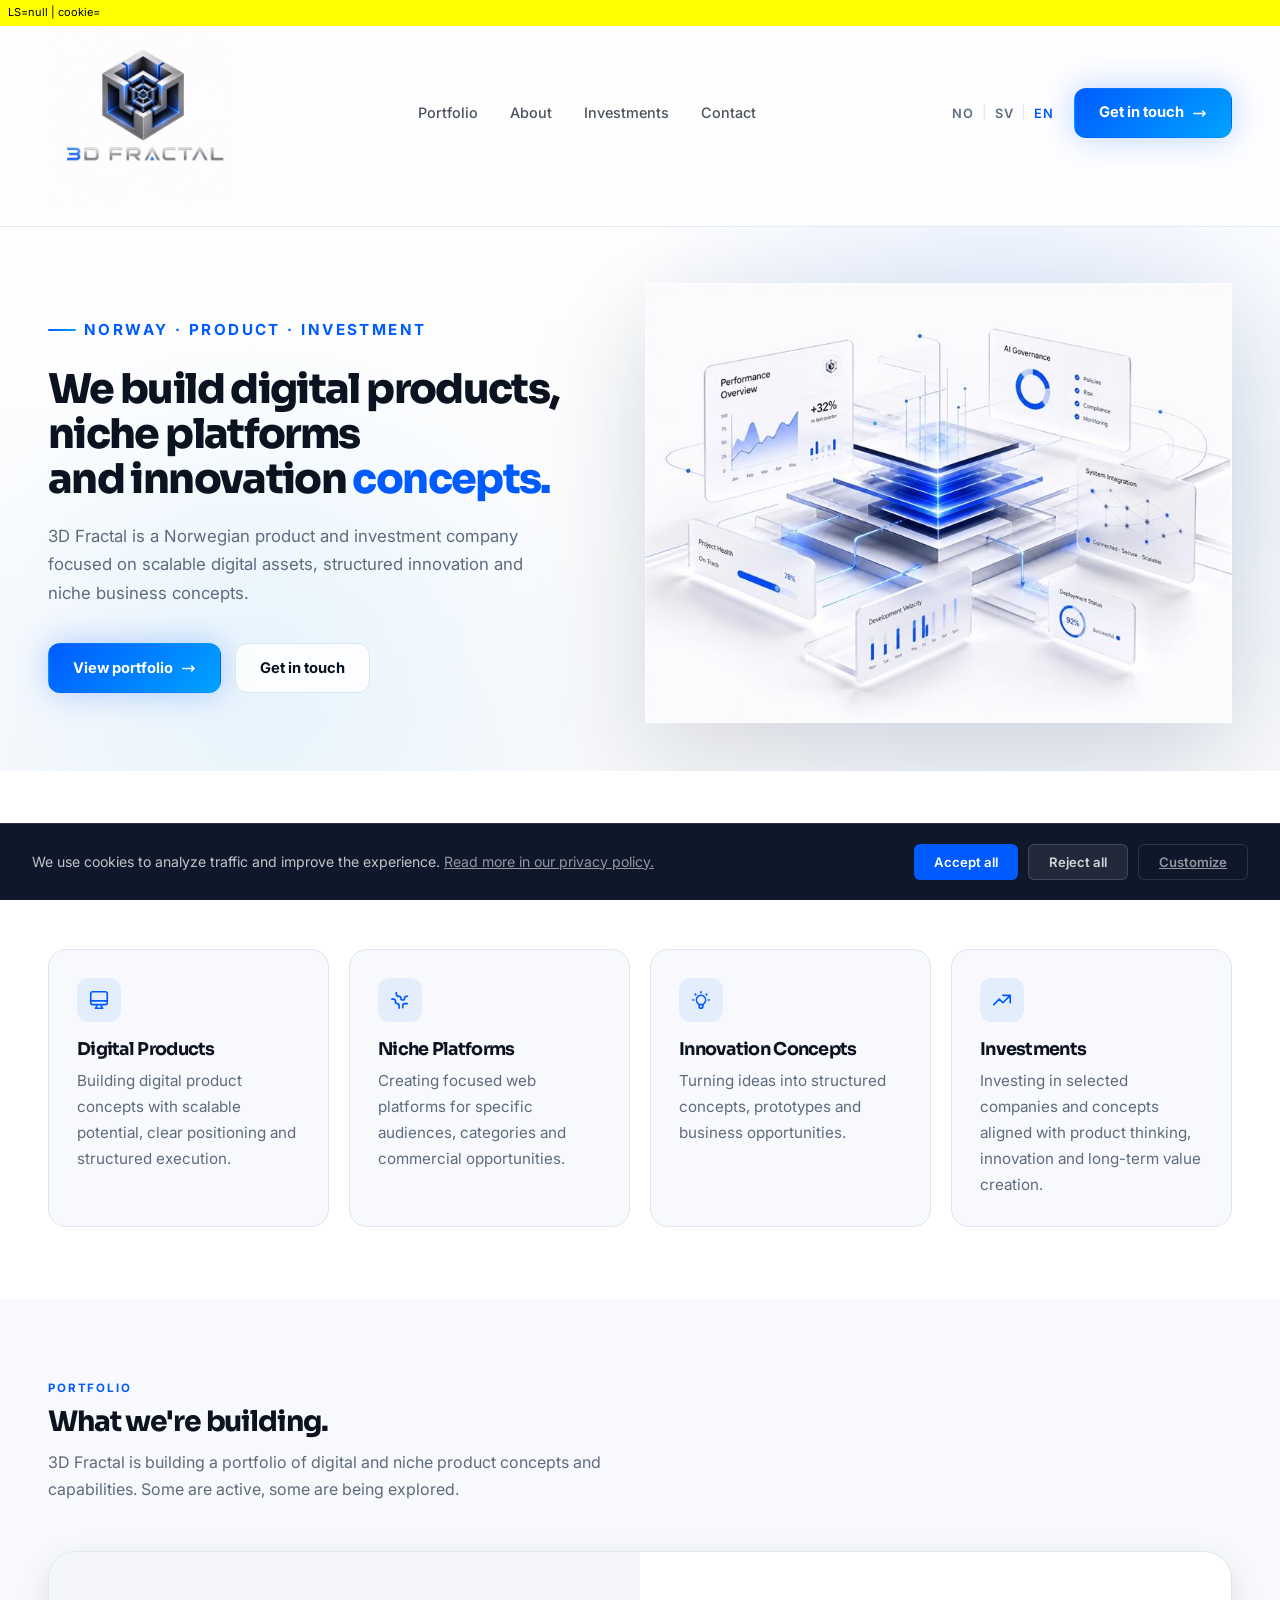
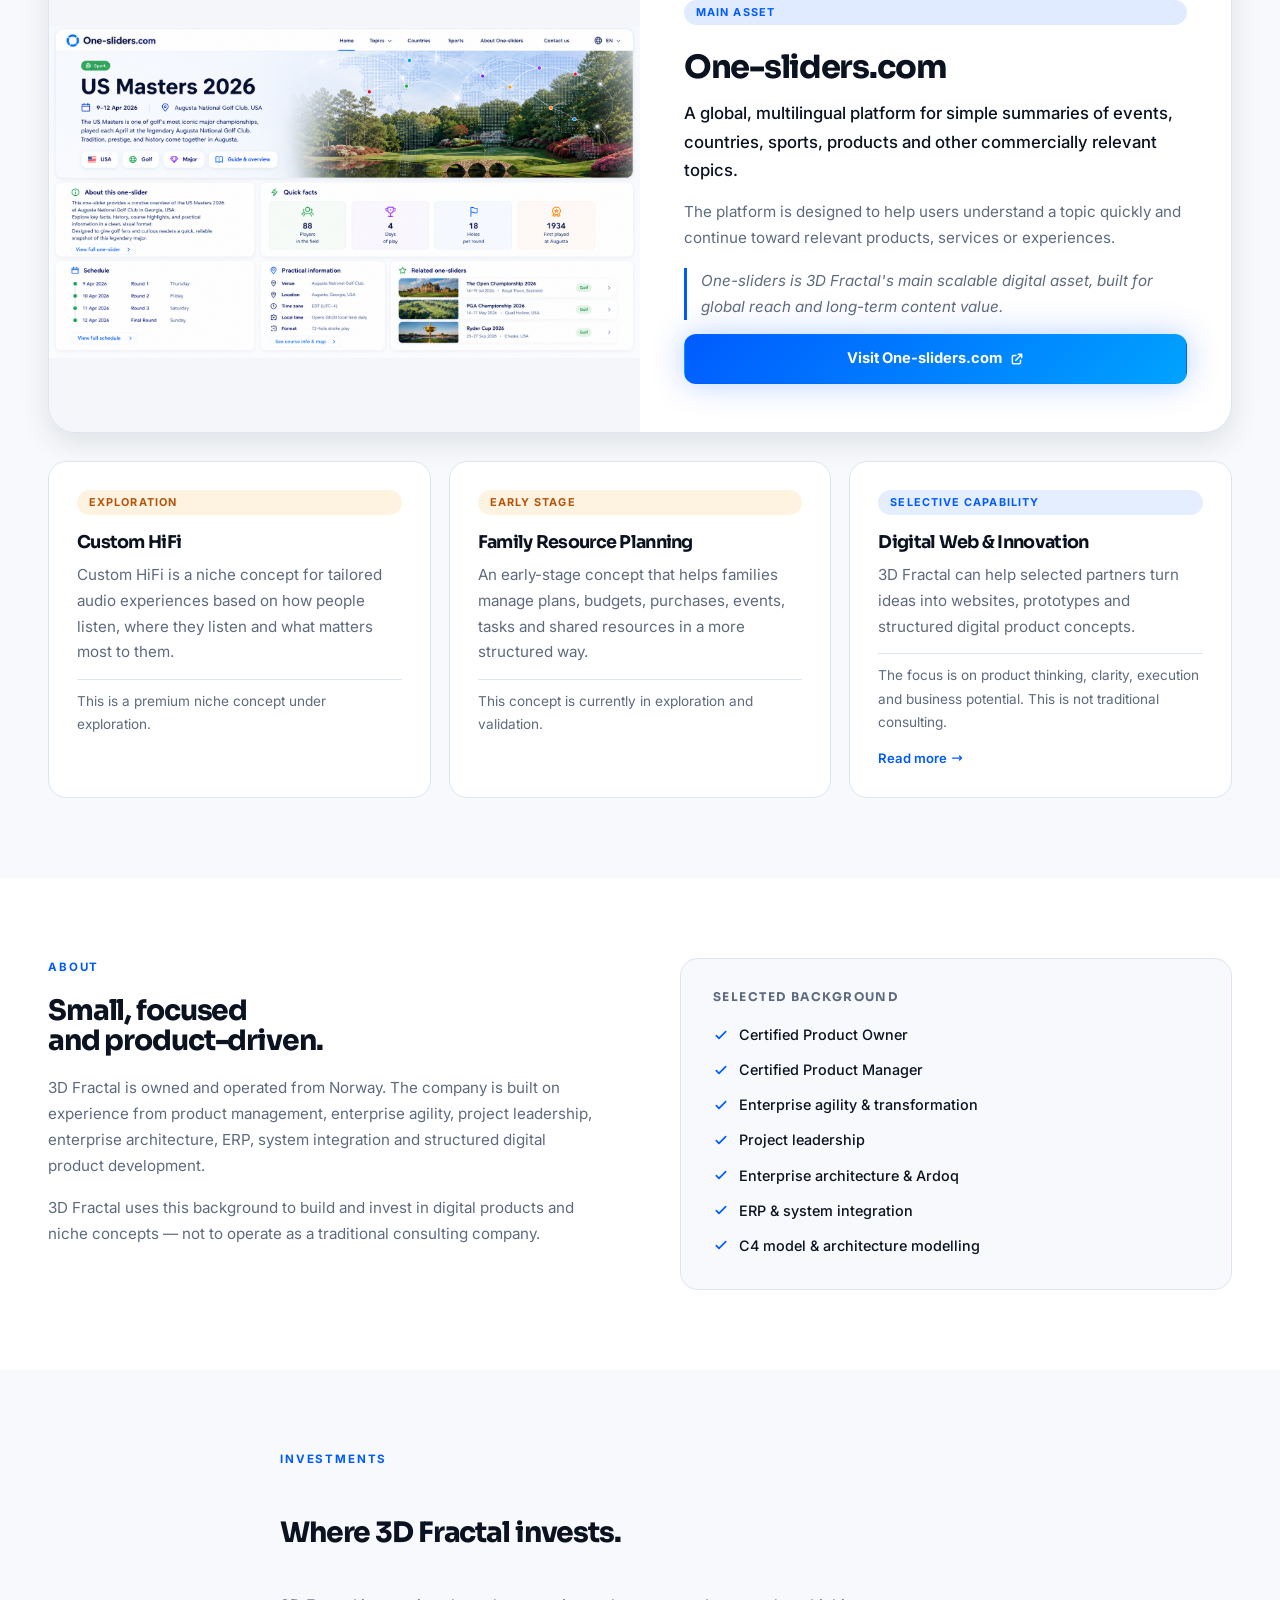
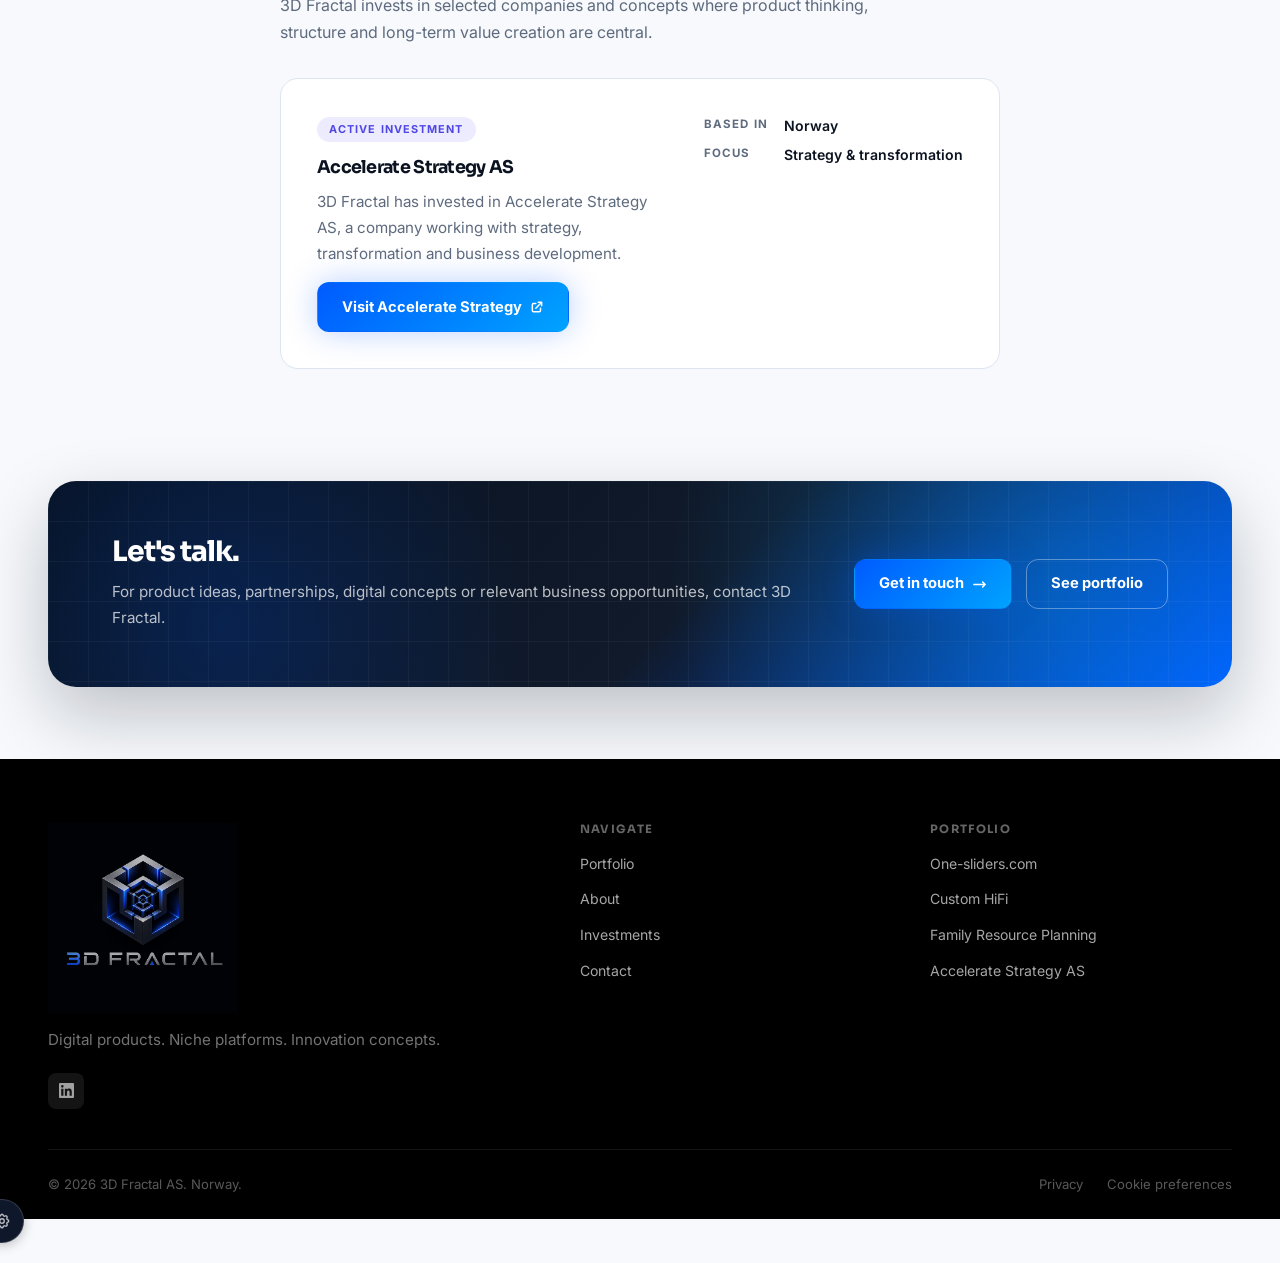
==== index.html @ 626ceafe "Debug: add visible storage state bar + cache bust script" ====
<!DOCTYPE html>
<html lang="no" data-lang="no">
<head>
  <!-- Google tag (gtag.js) — Consent Mode v2 -->
  <script>
    window.dataLayer = window.dataLayer || [];
    function gtag(){dataLayer.push(arguments);}
    gtag('consent', 'default', {
      analytics_storage:  'denied',
      ad_storage:         'denied',
      ad_user_data:       'denied',
      ad_personalization: 'denied',
      wait_for_update:    500
    });
    try {
      var _sv = JSON.parse(localStorage.getItem('3df-consent'));
      if (_sv) gtag('consent', 'update', {
        analytics_storage:  _sv.analytics ? 'granted' : 'denied',
        ad_storage:         'denied',
        ad_user_data:       'denied',
        ad_personalization: 'denied'
      });
    } catch(e) {}
  </script>
  <script async src="https://www.googletagmanager.com/gtag/js?id=G-PKXDRMNHRP"></script>
  <script>
    gtag('js', new Date());
    gtag('config', 'G-PKXDRMNHRP');
  </script>
  <meta charset="UTF-8" />
  <meta name="viewport" content="width=device-width, initial-scale=1.0" />
  <title>3D Fractal — Digitale produkter, nisjeplattformer og innovasjon</title>
  <meta name="description" content="3D Fractal bygger og investerer i digitale produkter, nisjeplattformer og innovasjonskonsepter med fokus på skalerbare digitale eiendeler og langsiktig verdi." />
  <meta name="keywords" content="3D Fractal, 3dfractal, digitale produkter, nisjeplattformer, innovasjon, investering, produktutvikling, digitale eiendeler, One-sliders, Custom HiFi, Family Resource Planning" />
  <meta name="robots" content="index, follow" />
  <link rel="canonical" href="https://3dfractal.no/" />
  <link rel="alternate" hreflang="no" href="https://3dfractal.no/" />
  <link rel="alternate" hreflang="sv" href="https://3dfractal.no/?lang=sv" />
  <link rel="alternate" hreflang="en" href="https://3dfractal.no/?lang=en" />
  <link rel="alternate" hreflang="x-default" href="https://3dfractal.no/" />
  <!-- Open Graph -->
  <meta property="og:type" content="website" />
  <meta property="og:locale" content="nb_NO" />
  <meta property="og:site_name" content="3D Fractal" />
  <meta property="og:url" content="https://3dfractal.no/" />
  <meta property="og:title" content="3D Fractal — Digitale produkter, nisjeplattformer og innovasjon" />
  <meta property="og:description" content="3D Fractal bygger og investerer i digitale produkter, nisjeplattformer og innovasjonskonsepter med fokus på skalerbare digitale eiendeler og langsiktig verdi." />
  <meta property="og:image" content="https://3dfractal.no/images/hero-dashboard.jpg" />
  <!-- Twitter -->
  <meta name="twitter:card" content="summary_large_image" />
  <meta name="twitter:title" content="3D Fractal — Digitale produkter, nisjeplattformer og innovasjon" />
  <meta name="twitter:description" content="3D Fractal bygger og investerer i digitale produkter, nisjeplattformer og innovasjonskonsepter med fokus på skalerbare digitale eiendeler og langsiktig verdi." />
  <meta name="twitter:image" content="https://3dfractal.no/images/hero-dashboard.jpg" />
  <script>
    /* Runs before anything renders — sets data-lang so CSS hides wrong languages immediately */
    (function () {
      var saved = localStorage.getItem('3df-lang');
      if (saved) {
        document.documentElement.setAttribute('data-lang', saved);
        return;
      }
      var bl = (navigator.language || navigator.userLanguage || 'en').toLowerCase();
      var lang = 'en';
      if (bl === 'no' || bl.slice(0,3) === 'nb-' || bl.slice(0,3) === 'nn-' || bl.slice(0,2) === 'no') lang = 'no';
      else if (bl.slice(0,2) === 'sv') lang = 'sv';
      document.documentElement.setAttribute('data-lang', lang);
    })();
  </script>
  <link rel="icon" href="icons/favicon.ico" sizes="any">
  <link rel="icon" href="icons/favicon.svg" type="image/svg+xml">
  <link rel="apple-touch-icon" href="icons/apple-touch-icon.png">
  <link rel="manifest" href="icons/site.webmanifest">
  <meta name="theme-color" content="#0f172a">
  <script type="application/ld+json">
  {
    "@context": "https://schema.org",
    "@type": "Organization",
    "name": "3D Fractal",
    "alternateName": "3dfractal",
    "url": "https://3dfractal.no",
    "logo": "https://3dfractal.no/images/Logo%202.jpg",
    "image": "https://3dfractal.no/images/hero-dashboard.jpg",
    "description": "3D Fractal er et norsk produkt- og investeringsselskap med fokus på skalerbare digitale eiendeler, nisjeplattformer og strukturert innovasjon.",
    "email": "info@3dfractal.no",
    "address": {
      "@type": "PostalAddress",
      "addressCountry": "NO"
    },
    "sameAs": [
      "https://3dfractal.no"
    ]
  }
  </script>
  <link rel="stylesheet" href="css/style.css?v=5" />
  <link rel="stylesheet" href="css/new.css?v=6" />
  <link rel="stylesheet" href="css/cookie-consent.css" />
  <style>
    /*
      Language switching.
      Hide each language class when that language is NOT selected.
      Works even when elements have inline style="display:..." because
      !important in author stylesheet beats non-!important inline styles.
    */
    html:not([data-lang="no"]) .lang-no { display: none !important; }
    html:not([data-lang="sv"]) .lang-sv { display: none !important; }
    html:not([data-lang="en"]) .lang-en { display: none !important; }

    /* Language switcher */
    .lang-switcher {
      display: flex;
      align-items: center;
      gap: 4px;
      margin-left: 12px;
    }
    .lang-btn {
      background: none;
      border: none;
      font-family: var(--font-body, Inter, sans-serif);
      font-size: 0.8rem;
      font-weight: 600;
      letter-spacing: 0.06em;
      color: var(--color-text-muted, #64748b);
      cursor: pointer;
      padding: 2px 4px;
      border-radius: 4px;
      transition: color 0.15s;
    }
    .lang-btn.active,
    .lang-btn:hover { color: var(--color-primary, #005BFF); }
    .lang-sep { color: var(--color-border, #DDE5F0); font-size: 0.85rem; }

    /* Logo */
    .logo-img { height: 190px !important; width: auto !important; max-width: none !important; }

    /* Main asset tag */
    .port-tag--main { background: rgba(0,91,255,0.12); color: var(--color-primary, #005BFF); }
  </style>
</head>
<body>

  <!-- ── NAV ─────────────────────────────────────────────────── -->
  <header class="site-header">
    <nav class="nav">
      <a href="#home" class="logo">
        <img src="images/Logo 2.jpg" alt="3D Fractal" class="logo-img" />
      </a>
      <div class="nav-links">
        <a href="#portfolio" class="lang-no">Portefølje</a>
        <a href="#portfolio" class="lang-sv">Portfölj</a>
        <a href="#portfolio" class="lang-en">Portfolio</a>
        <a href="#about" class="lang-no">Om oss</a>
        <a href="#about" class="lang-sv">Om oss</a>
        <a href="#about" class="lang-en">About</a>
        <a href="#investments" class="lang-no">Investeringer</a>
        <a href="#investments" class="lang-sv">Investeringar</a>
        <a href="#investments" class="lang-en">Investments</a>
        <a href="#contact" class="lang-no">Kontakt</a>
        <a href="#contact" class="lang-sv">Kontakt</a>
        <a href="#contact" class="lang-en">Contact</a>
      </div>
      <div class="nav-end">
        <div class="lang-switcher">
          <button class="lang-btn" id="btnNo" onclick="setLang('no')">NO</button>
          <span class="lang-sep">|</span>
          <button class="lang-btn" id="btnSv" onclick="setLang('sv')">SV</button>
          <span class="lang-sep">|</span>
          <button class="lang-btn" id="btnEn" onclick="setLang('en')">EN</button>
          <button class="nav-toggle" id="navToggle" aria-label="Menu">
            <svg width="22" height="22" fill="none" viewBox="0 0 24 24" stroke="currentColor" stroke-width="2">
              <path stroke-linecap="round" stroke-linejoin="round" d="M4 6h16M4 12h16M4 18h16"/>
            </svg>
          </button>
        </div>
        <a href="#contact" class="btn btn-primary nav-cta lang-no">
          Ta kontakt
          <svg width="15" height="15" fill="none" viewBox="0 0 24 24" stroke="currentColor" stroke-width="2.5">
            <path stroke-linecap="round" stroke-linejoin="round" d="M17 8l4 4m0 0l-4 4m4-4H3"/>
          </svg>
        </a>
        <a href="#contact" class="btn btn-primary nav-cta lang-sv">
          Ta kontakt
          <svg width="15" height="15" fill="none" viewBox="0 0 24 24" stroke="currentColor" stroke-width="2.5">
            <path stroke-linecap="round" stroke-linejoin="round" d="M17 8l4 4m0 0l-4 4m4-4H3"/>
          </svg>
        </a>
        <a href="#contact" class="btn btn-primary nav-cta lang-en">
          Get in touch
          <svg width="15" height="15" fill="none" viewBox="0 0 24 24" stroke="currentColor" stroke-width="2.5">
            <path stroke-linecap="round" stroke-linejoin="round" d="M17 8l4 4m0 0l-4 4m4-4H3"/>
          </svg>
        </a>
      </div>
    </nav>
  </header>


  <!-- ── HERO ────────────────────────────────────────────────── -->
  <section class="hero" id="home">
    <div class="hero-inner">
      <div class="hero-content">

        <p class="hero-eyebrow lang-no">Norge · Produkt · Investering</p>
        <p class="hero-eyebrow lang-sv">Norge · Produkt · Investering</p>
        <p class="hero-eyebrow lang-en">Norway · Product · Investment</p>

        <h1 class="hero-title lang-no">
          Vi bygger digitale produkter,<br>
          nisjeplattformer<br>
          og innovasjons<span class="accent">konsepter.</span>

        </h1>
        <h1 class="hero-title lang-sv">
          Vi bygger digitala produkter,<br>
          nischplattformar<br>
          och innovations<span class="accent">koncept.</span>
        </h1>
        <h1 class="hero-title lang-en">
          We build digital products,<br>
          niche platforms<br>
          and innovation <span class="accent">concepts.</span>
        </h1>

        <p class="hero-copy lang-no">
          3D Fractal er et norsk produkt- og investeringsselskap med fokus på skalerbare digitale eiendeler, strukturert innovasjon og nisjebaserte forretningskonsepter.
        </p>
        <p class="hero-copy lang-sv">
          3D Fractal är ett norskt produkt- och investeringsbolag med fokus på skalbara digitala tillgångar, strukturerad innovation och nischbaserade affärskoncept.
        </p>
        <p class="hero-copy lang-en">
          3D Fractal is a Norwegian product and investment company focused on scalable digital assets, structured innovation and niche business concepts.
        </p>

        <div class="hero-actions">
          <a href="#portfolio" class="btn btn-primary lang-no">
            Se porteføljen
            <svg width="15" height="15" fill="none" viewBox="0 0 24 24" stroke="currentColor" stroke-width="2.5">
              <path stroke-linecap="round" stroke-linejoin="round" d="M17 8l4 4m0 0l-4 4m4-4H3"/>
            </svg>
          </a>
          <a href="#portfolio" class="btn btn-primary lang-sv">
            Se portföljen
            <svg width="15" height="15" fill="none" viewBox="0 0 24 24" stroke="currentColor" stroke-width="2.5">
              <path stroke-linecap="round" stroke-linejoin="round" d="M17 8l4 4m0 0l-4 4m4-4H3"/>
            </svg>
          </a>
          <a href="#portfolio" class="btn btn-primary lang-en">
            View portfolio
            <svg width="15" height="15" fill="none" viewBox="0 0 24 24" stroke="currentColor" stroke-width="2.5">
              <path stroke-linecap="round" stroke-linejoin="round" d="M17 8l4 4m0 0l-4 4m4-4H3"/>
            </svg>
          </a>
          <a href="#contact" class="btn btn-secondary lang-no">Ta kontakt</a>
          <a href="#contact" class="btn btn-secondary lang-sv">Ta kontakt</a>
          <a href="#contact" class="btn btn-secondary lang-en">Get in touch</a>
        </div>

      </div>
      <div class="hero-visual">
        <img src="images/work-finance.jpg" alt="3D Fractal" onerror="this.style.display='none'"/>
      </div>
    </div>
  </section>


  <!-- ── WHAT WE DO ───────────────────────────────────────────── -->
  <section class="what-we-do" id="services">
    <div class="container">

      <div class="section-intro">
        <span class="section-label lang-no">Hva 3D Fractal gjør</span>
        <span class="section-label lang-sv">Vad 3D Fractal gör</span>
        <span class="section-label lang-en">What 3D Fractal does</span>
        <h2 class="lang-no">Fire fokusområder.</h2>
        <h2 class="lang-sv">Fyra fokusområden.</h2>
        <h2 class="lang-en">Four focus areas.</h2>
      </div>

      <div class="carousel-wrapper">
        <button class="carousel-btn carousel-prev" onclick="dfCarouselPrev('focusGrid')" aria-label="Forrige">
          <svg width="16" height="16" fill="none" viewBox="0 0 24 24" stroke="currentColor" stroke-width="2.5"><path stroke-linecap="round" stroke-linejoin="round" d="M15 19l-7-7 7-7"/></svg>
        </button>
        <div class="focus-grid" id="focusGrid">

        <div class="focus-card">
          <div class="focus-icon">
            <svg width="22" height="22" fill="none" viewBox="0 0 24 24" stroke="currentColor" stroke-width="1.8">
              <path stroke-linecap="round" stroke-linejoin="round" d="M9.75 17L9 20l-1 1h8l-1-1-.75-3M3 13h18M5 17h14a2 2 0 002-2V5a2 2 0 00-2-2H5a2 2 0 00-2 2v10a2 2 0 002 2z"/>
            </svg>
          </div>
          <h3 class="lang-no">Digitale produkter</h3>
          <h3 class="lang-sv">Digitala produkter</h3>
          <h3 class="lang-en">Digital Products</h3>
          <p class="lang-no">Vi bygger digitale produktkonsepter med skalerbart potensial, tydelig posisjonering og strukturert gjennomføring.</p>
          <p class="lang-sv">Vi bygger digitala produktkoncept med skalbart potential, tydlig positionering och strukturerat genomförande.</p>
          <p class="lang-en">Building digital product concepts with scalable potential, clear positioning and structured execution.</p>
        </div>

        <div class="focus-card">
          <div class="focus-icon">
            <svg width="22" height="22" fill="none" viewBox="0 0 24 24" stroke="currentColor" stroke-width="1.8">
              <path stroke-linecap="round" stroke-linejoin="round" d="M3.055 11H5a2 2 0 012 2v1a2 2 0 002 2 2 2 0 012 2v2.945M8 3.935V5.5A2.5 2.5 0 0010.5 8h.5a2 2 0 012 2 2 2 0 104 0 2 2 0 012-2h1.064M15 20.488V18a2 2 0 012-2h3.064"/>
            </svg>
          </div>
          <h3 class="lang-no">Nisjeplattformer</h3>
          <h3 class="lang-sv">Nischplattformar</h3>
          <h3 class="lang-en">Niche Platforms</h3>
          <p class="lang-no">Vi skaper fokuserte nettplattformer for spesifikke målgrupper, kategorier og kommersielle muligheter.</p>
          <p class="lang-sv">Vi skapar fokuserade webbplattformar för specifika målgrupper, kategorier och kommersiella möjligheter.</p>
          <p class="lang-en">Creating focused web platforms for specific audiences, categories and commercial opportunities.</p>
        </div>

        <div class="focus-card">
          <div class="focus-icon">
            <svg width="22" height="22" fill="none" viewBox="0 0 24 24" stroke="currentColor" stroke-width="1.8">
              <path stroke-linecap="round" stroke-linejoin="round" d="M9.663 17h4.673M12 3v1m6.364 1.636l-.707.707M21 12h-1M4 12H3m3.343-5.657l-.707-.707m2.828 9.9a5 5 0 117.072 0l-.548.547A3.374 3.374 0 0014 18.469V19a2 2 0 11-4 0v-.531c0-.895-.356-1.754-.988-2.386l-.548-.547z"/>
            </svg>
          </div>
          <h3 class="lang-no">Innovasjonskonsepter</h3>
          <h3 class="lang-sv">Innovationskoncept</h3>
          <h3 class="lang-en">Innovation Concepts</h3>
          <p class="lang-no">Vi gjør ideer om til strukturerte konsepter, prototyper og forretningsmuligheter.</p>
          <p class="lang-sv">Vi omvandlar idéer till strukturerade koncept, prototyper och affärsmöjligheter.</p>
          <p class="lang-en">Turning ideas into structured concepts, prototypes and business opportunities.</p>
        </div>

        <div class="focus-card">
          <div class="focus-icon">
            <svg width="22" height="22" fill="none" viewBox="0 0 24 24" stroke="currentColor" stroke-width="1.8">
              <path stroke-linecap="round" stroke-linejoin="round" d="M13 7h8m0 0v8m0-8l-8 8-4-4-6 6"/>
            </svg>
          </div>
          <h3 class="lang-no">Investeringer</h3>
          <h3 class="lang-sv">Investeringar</h3>
          <h3 class="lang-en">Investments</h3>
          <p class="lang-no">Vi investerer i utvalgte selskaper og konsepter som er i tråd med produkttenkning, innovasjon og langsiktig verdiskaping.</p>
          <p class="lang-sv">Vi investerar i utvalda bolag och koncept i linje med produkttänkande, innovation och långsiktig värdeskapande.</p>
          <p class="lang-en">Investing in selected companies and concepts aligned with product thinking, innovation and long-term value creation.</p>
        </div>

        </div><!-- /focus-grid -->
        <button class="carousel-btn carousel-next" onclick="dfCarouselNext('focusGrid')" aria-label="Neste">
          <svg width="16" height="16" fill="none" viewBox="0 0 24 24" stroke="currentColor" stroke-width="2.5"><path stroke-linecap="round" stroke-linejoin="round" d="M9 5l7 7-7 7"/></svg>
        </button>
        <div class="carousel-dots" id="focusDots">
          <span class="carousel-dot active"></span>
          <span class="carousel-dot"></span>
          <span class="carousel-dot"></span>
          <span class="carousel-dot"></span>
        </div>
      </div><!-- /carousel-wrapper -->
    </div>
  </section>


  <!-- ── PORTFOLIO ─────────────────────────────────────────────── -->
  <section class="portfolio-section" id="portfolio">
    <div class="container">

      <div class="section-intro">
        <span class="section-label lang-no">Portefølje</span>
        <span class="section-label lang-sv">Portfölj</span>
        <span class="section-label lang-en">Portfolio</span>
        <h2 class="lang-no">Hva vi bygger.</h2>
        <h2 class="lang-sv">Vad vi bygger.</h2>
        <h2 class="lang-en">What we're building.</h2>
        <p class="section-sub lang-no">3D Fractal bygger en portefølje av digitale og nisjebaserte produktkonsepter og kapabiliteter. Noen er aktive, noen er under utforskning.</p>
        <p class="section-sub lang-sv">3D Fractal bygger en portfölj av digitala och nischbaserade produktkoncept och förmågor. Några är aktiva, några är under utforskning.</p>
        <p class="section-sub lang-en">3D Fractal is building a portfolio of digital and niche product concepts and capabilities. Some are active, some are being explored.</p>
      </div>

      <!-- Featured: One-sliders.com -->
      <div class="portfolio-featured">
        <div class="portfolio-featured-img">
          <img src="images/one-sliders.png" alt="One-sliders.com" onerror="this.style.display='none'"/>
        </div>
        <div class="portfolio-featured-body">

          <span class="port-tag port-tag--main lang-no">Hovedsatsing</span>
          <span class="port-tag port-tag--main lang-sv">Huvudsatsning</span>
          <span class="port-tag port-tag--main lang-en">Main asset</span>

          <h2>One-sliders.com</h2>

          <p class="port-lead lang-no">En global, flerspråklig plattform for enkle sammendrag av hendelser, land, sport, produkter og andre temaer med tydelig brukerintensjon.</p>
          <p class="port-lead lang-sv">En global, flerspråkig plattform för enkla sammanfattningar av händelser, länder, sport, produkter och andra ämnen med tydlig användarintention.</p>
          <p class="port-lead lang-en">A global, multilingual platform for simple summaries of events, countries, sports, products and other commercially relevant topics.</p>

          <p class="lang-no">Plattformen er bygget for å hjelpe brukere å forstå et tema raskt og fortsette mot relevante produkter, tjenester eller opplevelser.</p>
          <p class="lang-sv">Plattformen är byggd för att hjälpa användare att snabbt förstå ett ämne och fortsätta mot relevanta produkter, tjänster eller upplevelser.</p>
          <p class="lang-en">The platform is designed to help users understand a topic quickly and continue toward relevant products, services or experiences.</p>

          <p class="port-strategy lang-no">One-sliders er 3D Fractals viktigste skalerbare digitale eiendel, bygget for global rekkevidde og langsiktig innholdsverdi.</p>
          <p class="port-strategy lang-sv">One-sliders är 3D Fractals viktigaste skalbara digitala tillgång, byggd för global räckvidd och långsiktigt innehållsvärde.</p>
          <p class="port-strategy lang-en">One-sliders is 3D Fractal's main scalable digital asset, built for global reach and long-term content value.</p>

          <a href="https://one-sliders.com" target="_blank" rel="noopener" class="btn btn-primary lang-no">
            Besøk One-sliders.com
            <svg width="14" height="14" fill="none" viewBox="0 0 24 24" stroke="currentColor" stroke-width="2.5">
              <path stroke-linecap="round" stroke-linejoin="round" d="M10 6H6a2 2 0 00-2 2v10a2 2 0 002 2h10a2 2 0 002-2v-4M14 4h6m0 0v6m0-6L10 14"/>
            </svg>
          </a>
          <a href="https://one-sliders.com" target="_blank" rel="noopener" class="btn btn-primary lang-sv">
            Besök One-sliders.com
            <svg width="14" height="14" fill="none" viewBox="0 0 24 24" stroke="currentColor" stroke-width="2.5">
              <path stroke-linecap="round" stroke-linejoin="round" d="M10 6H6a2 2 0 00-2 2v10a2 2 0 002 2h10a2 2 0 002-2v-4M14 4h6m0 0v6m0-6L10 14"/>
            </svg>
          </a>
          <a href="https://one-sliders.com" target="_blank" rel="noopener" class="btn btn-primary lang-en">
            Visit One-sliders.com
            <svg width="14" height="14" fill="none" viewBox="0 0 24 24" stroke="currentColor" stroke-width="2.5">
              <path stroke-linecap="round" stroke-linejoin="round" d="M10 6H6a2 2 0 00-2 2v10a2 2 0 002 2h10a2 2 0 002-2v-4M14 4h6m0 0v6m0-6L10 14"/>
            </svg>
          </a>

        </div>
      </div>

      <!-- Portfolio grid -->
      <div class="carousel-wrapper">
        <button class="carousel-btn carousel-prev" onclick="dfCarouselPrev('portfolioGrid')" aria-label="Forrige">
          <svg width="16" height="16" fill="none" viewBox="0 0 24 24" stroke="currentColor" stroke-width="2.5"><path stroke-linecap="round" stroke-linejoin="round" d="M15 19l-7-7 7-7"/></svg>
        </button>
        <div class="portfolio-grid" id="portfolioGrid">

        <div class="port-card">
          <span class="port-tag port-tag--explore lang-no">Utforskning</span>
          <span class="port-tag port-tag--explore lang-sv">Utforskning</span>
          <span class="port-tag port-tag--explore lang-en">Exploration</span>
          <h3>Custom HiFi</h3>
          <p class="lang-no">Custom HiFi er et nisjekonsept for skreddersydde lydopplevelser basert på hvordan folk lytter, hvor de lytter og hva som betyr mest for dem.</p>
          <p class="lang-sv">Custom HiFi är ett nischkoncept för skräddarsydda ljudupplevelser baserat på hur människor lyssnar, var de lyssnar och vad som betyder mest för dem.</p>
          <p class="lang-en">Custom HiFi is a niche concept for tailored audio experiences based on how people listen, where they listen and what matters most to them.</p>
          <p class="port-note lang-no">Dette er et premium nisjekonsept under utforskning.</p>
          <p class="port-note lang-sv">Detta är ett premium nischkoncept under utforskning.</p>
          <p class="port-note lang-en">This is a premium niche concept under exploration.</p>
        </div>

        <div class="port-card">
          <span class="port-tag port-tag--explore lang-no">Tidlig fase</span>
          <span class="port-tag port-tag--explore lang-sv">Tidigt skede</span>
          <span class="port-tag port-tag--explore lang-en">Early stage</span>
          <h3 class="lang-no">Familieressursplanlegging</h3>
          <h3 class="lang-sv">Familjeresursplanering</h3>
          <h3 class="lang-en">Family Resource Planning</h3>
          <p class="lang-no">Et tidlig-fase-konsept som hjelper familier med å håndtere planer, budsjetter, innkjøp, hendelser og delte ressurser på en mer strukturert måte.</p>
          <p class="lang-sv">Ett tidigt-skede-koncept som hjälper familjer att hantera planer, budgetar, inköp, händelser och delade resurser på ett mer strukturerat sätt.</p>
          <p class="lang-en">An early-stage concept that helps families manage plans, budgets, purchases, events, tasks and shared resources in a more structured way.</p>
          <p class="port-note lang-no">Dette konseptet er for øyeblikket under utforskning og validering.</p>
          <p class="port-note lang-sv">Detta koncept är för närvarande under utforskning och validering.</p>
          <p class="port-note lang-en">This concept is currently in exploration and validation.</p>
        </div>

        <div class="port-card">
          <span class="port-tag port-tag--selective lang-no">Selektiv kapabilitet</span>
          <span class="port-tag port-tag--selective lang-sv">Selektiv förmåga</span>
          <span class="port-tag port-tag--selective lang-en">Selective capability</span>
          <h3 class="lang-no">Digital web og innovasjon</h3>
          <h3 class="lang-sv">Digital webb och innovation</h3>
          <h3 class="lang-en">Digital Web & Innovation</h3>
          <p class="lang-no">3D Fractal kan hjelpe utvalgte partnere med å gjøre ideer om til nettsider, prototyper og strukturerte digitale produktkonsepter.</p>
          <p class="lang-sv">3D Fractal kan hjälpa utvalda partners att omvandla idéer till webbplatser, prototyper och strukturerade digitala produktkoncept.</p>
          <p class="lang-en">3D Fractal can help selected partners turn ideas into websites, prototypes and structured digital product concepts.</p>
          <p class="port-note lang-no">Fokuset er på produkttenkning, tydelighet, gjennomføring og forretningspotensial. Dette er ikke tradisjonell konsulentvirksomhet.</p>
          <p class="port-note lang-sv">Fokus ligger på produkttänkande, tydlighet, genomförande och affärspotential. Detta är inte traditionell konsultverksamhet.</p>
          <p class="port-note lang-en">The focus is on product thinking, clarity, execution and business potential. This is not traditional consulting.</p>
          <a href="digital-web.html" class="lang-no" style="font-size:0.82rem;font-weight:600;color:var(--color-primary);text-decoration:none;margin-top:4px;display:inline-flex;align-items:center;gap:4px;">Les mer <svg width="12" height="12" fill="none" viewBox="0 0 24 24" stroke="currentColor" stroke-width="2.5"><path stroke-linecap="round" stroke-linejoin="round" d="M17 8l4 4m0 0l-4 4m4-4H3"/></svg></a>
          <a href="digital-web.html" class="lang-sv" style="font-size:0.82rem;font-weight:600;color:var(--color-primary);text-decoration:none;margin-top:4px;display:inline-flex;align-items:center;gap:4px;">Läs mer <svg width="12" height="12" fill="none" viewBox="0 0 24 24" stroke="currentColor" stroke-width="2.5"><path stroke-linecap="round" stroke-linejoin="round" d="M17 8l4 4m0 0l-4 4m4-4H3"/></svg></a>
          <a href="digital-web.html" class="lang-en" style="font-size:0.82rem;font-weight:600;color:var(--color-primary);text-decoration:none;margin-top:4px;display:inline-flex;align-items:center;gap:4px;">Read more <svg width="12" height="12" fill="none" viewBox="0 0 24 24" stroke="currentColor" stroke-width="2.5"><path stroke-linecap="round" stroke-linejoin="round" d="M17 8l4 4m0 0l-4 4m4-4H3"/></svg></a>
        </div>

        </div><!-- /portfolio-grid -->
        <button class="carousel-btn carousel-next" onclick="dfCarouselNext('portfolioGrid')" aria-label="Neste">
          <svg width="16" height="16" fill="none" viewBox="0 0 24 24" stroke="currentColor" stroke-width="2.5"><path stroke-linecap="round" stroke-linejoin="round" d="M9 5l7 7-7 7"/></svg>
        </button>
        <div class="carousel-dots" id="portfolioDots">
          <span class="carousel-dot active"></span>
          <span class="carousel-dot"></span>
          <span class="carousel-dot"></span>
        </div>
      </div><!-- /carousel-wrapper -->
    </div>
  </section>


  <!-- ── ABOUT ──────────────────────────────────────────────────── -->
  <section class="about-section" id="about">
    <div class="container">
      <div class="about-grid">

        <div class="about-text">
          <span class="section-label lang-no">Om oss</span>
          <span class="section-label lang-sv">Om oss</span>
          <span class="section-label lang-en">About</span>
          <h2 class="lang-no">Liten, fokusert<br>og produktdrevet.</h2>
          <h2 class="lang-sv">Litet, fokuserat<br>och produktdrivet.</h2>
          <h2 class="lang-en">Small, focused<br>and product-driven.</h2>
          <p class="lang-no">3D Fractal eies og drives fra Norge. Selskapet er bygget på erfaring fra produktledelse, enterprise agility, prosjektledelse, enterprise-arkitektur, ERP, systemintegrasjon og strukturert digital produktutvikling.</p>
          <p class="lang-sv">3D Fractal ägs och drivs från Norge. Bolaget är byggt på erfarenhet från produktledning, enterprise agility, projektledning, enterprise-arkitektur, ERP, systemintegration och strukturerad digital produktutveckling.</p>
          <p class="lang-en">3D Fractal is owned and operated from Norway. The company is built on experience from product management, enterprise agility, project leadership, enterprise architecture, ERP, system integration and structured digital product development.</p>
          <p class="lang-no">3D Fractal bruker denne bakgrunnen til å bygge og investere i digitale produkter og nisjekonsepter — ikke for å operere som et tradisjonelt konsulentselskap.</p>
          <p class="lang-sv">3D Fractal använder denna bakgrund för att bygga och investera i digitala produkter och nischkoncept — inte för att verka som ett traditionellt konsultbolag.</p>
          <p class="lang-en">3D Fractal uses this background to build and invest in digital products and niche concepts — not to operate as a traditional consulting company.</p>
        </div>

        <div class="credentials">
          <h4 class="lang-no">Utvalgt bakgrunn</h4>
          <h4 class="lang-sv">Utvald bakgrund</h4>
          <h4 class="lang-en">Selected background</h4>
          <ul class="cred-list">
            <li>
              <svg width="16" height="16" fill="none" viewBox="0 0 24 24" stroke="currentColor" stroke-width="2.5"><path stroke-linecap="round" stroke-linejoin="round" d="M5 13l4 4L19 7"/></svg>
              <span class="lang-no">Sertifisert produkteier</span>
              <span class="lang-sv">Certifierad produktägare</span>
              <span class="lang-en">Certified Product Owner</span>
            </li>
            <li>
              <svg width="16" height="16" fill="none" viewBox="0 0 24 24" stroke="currentColor" stroke-width="2.5"><path stroke-linecap="round" stroke-linejoin="round" d="M5 13l4 4L19 7"/></svg>
              <span class="lang-no">Sertifisert produktsjef</span>
              <span class="lang-sv">Certifierad produktchef</span>
              <span class="lang-en">Certified Product Manager</span>
            </li>
            <li>
              <svg width="16" height="16" fill="none" viewBox="0 0 24 24" stroke="currentColor" stroke-width="2.5"><path stroke-linecap="round" stroke-linejoin="round" d="M5 13l4 4L19 7"/></svg>
              <span class="lang-no">Enterprise agility og transformasjon</span>
              <span class="lang-sv">Enterprise agility och transformation</span>
              <span class="lang-en">Enterprise agility & transformation</span>
            </li>
            <li>
              <svg width="16" height="16" fill="none" viewBox="0 0 24 24" stroke="currentColor" stroke-width="2.5"><path stroke-linecap="round" stroke-linejoin="round" d="M5 13l4 4L19 7"/></svg>
              <span class="lang-no">Prosjektledelse</span>
              <span class="lang-sv">Projektledning</span>
              <span class="lang-en">Project leadership</span>
            </li>
            <li>
              <svg width="16" height="16" fill="none" viewBox="0 0 24 24" stroke="currentColor" stroke-width="2.5"><path stroke-linecap="round" stroke-linejoin="round" d="M5 13l4 4L19 7"/></svg>
              <span class="lang-no">Enterprise-arkitektur og Ardoq</span>
              <span class="lang-sv">Enterprise-arkitektur och Ardoq</span>
              <span class="lang-en">Enterprise architecture & Ardoq</span>
            </li>
            <li>
              <svg width="16" height="16" fill="none" viewBox="0 0 24 24" stroke="currentColor" stroke-width="2.5"><path stroke-linecap="round" stroke-linejoin="round" d="M5 13l4 4L19 7"/></svg>
              <span class="lang-no">ERP og systemintegrasjon</span>
              <span class="lang-sv">ERP och systemintegration</span>
              <span class="lang-en">ERP & system integration</span>
            </li>
            <li>
              <svg width="16" height="16" fill="none" viewBox="0 0 24 24" stroke="currentColor" stroke-width="2.5"><path stroke-linecap="round" stroke-linejoin="round" d="M5 13l4 4L19 7"/></svg>
              <span class="lang-no">C4-modell og arkitekturmodellering</span>
              <span class="lang-sv">C4-modell och arkitekturmodellering</span>
              <span class="lang-en">C4 model & architecture modelling</span>
            </li>
          </ul>
        </div>

      </div>
    </div>
  </section>


  <!-- ── INVESTMENTS ───────────────────────────────────────────── -->
  <section class="investments-section" id="investments">
    <div class="container">
      <span class="section-label lang-no">Investeringer</span>
      <span class="section-label lang-sv">Investeringar</span>
      <span class="section-label lang-en">Investments</span>
      <h2 class="lang-no">Hvor 3D Fractal investerer.</h2>
      <h2 class="lang-sv">Var 3D Fractal investerar.</h2>
      <h2 class="lang-en">Where 3D Fractal invests.</h2>
      <p class="section-sub lang-no">3D Fractal investerer i utvalgte selskaper og konsepter der produkttenkning, struktur og langsiktig verdiskaping er sentralt.</p>
      <p class="section-sub lang-sv">3D Fractal investerar i utvalda bolag och koncept där produkttänkande, struktur och långsiktig värdeskapande är centralt.</p>
      <p class="section-sub lang-en">3D Fractal invests in selected companies and concepts where product thinking, structure and long-term value creation are central.</p>

      <div class="invest-card">
        <div class="invest-card-inner">
          <div>
            <span class="port-tag port-tag--invest lang-no">Aktiv investering</span>
            <span class="port-tag port-tag--invest lang-sv">Aktiv investering</span>
            <span class="port-tag port-tag--invest lang-en">Active investment</span>
            <h3>Accelerate Strategy AS</h3>
            <p class="lang-no">3D Fractal har investert i Accelerate Strategy AS, et selskap som jobber med strategi, transformasjon og forretningsutvikling.</p>
            <p class="lang-sv">3D Fractal har investerat i Accelerate Strategy AS, ett bolag som arbetar med strategi, transformation och affärsutveckling.</p>
            <p class="lang-en">3D Fractal has invested in Accelerate Strategy AS, a company working with strategy, transformation and business development.</p>
            <a href="https://accelerate-iver.com/no/" target="_blank" rel="noopener" class="btn btn-primary lang-no" style="margin-top:16px;display:inline-flex;">
              Besøk Accelerate Strategy
              <svg width="14" height="14" fill="none" viewBox="0 0 24 24" stroke="currentColor" stroke-width="2.5">
                <path stroke-linecap="round" stroke-linejoin="round" d="M10 6H6a2 2 0 00-2 2v10a2 2 0 002 2h10a2 2 0 002-2v-4M14 4h6m0 0v6m0-6L10 14"/>
              </svg>
            </a>
            <a href="https://accelerate-iver.com/no/" target="_blank" rel="noopener" class="btn btn-primary lang-sv" style="margin-top:16px;display:inline-flex;">
              Besök Accelerate Strategy
              <svg width="14" height="14" fill="none" viewBox="0 0 24 24" stroke="currentColor" stroke-width="2.5">
                <path stroke-linecap="round" stroke-linejoin="round" d="M10 6H6a2 2 0 00-2 2v10a2 2 0 002 2h10a2 2 0 002-2v-4M14 4h6m0 0v6m0-6L10 14"/>
              </svg>
            </a>
            <a href="https://accelerate-iver.com/no/" target="_blank" rel="noopener" class="btn btn-primary lang-en" style="margin-top:16px;display:inline-flex;">
              Visit Accelerate Strategy
              <svg width="14" height="14" fill="none" viewBox="0 0 24 24" stroke="currentColor" stroke-width="2.5">
                <path stroke-linecap="round" stroke-linejoin="round" d="M10 6H6a2 2 0 00-2 2v10a2 2 0 002 2h10a2 2 0 002-2v-4M14 4h6m0 0v6m0-6L10 14"/>
              </svg>
            </a>
          </div>
          <div class="invest-meta">
            <span class="invest-label lang-no">Basert i</span>
            <span class="invest-label lang-sv">Baserat i</span>
            <span class="invest-label lang-en">Based in</span>
            <span class="invest-value lang-no">Norge</span>
            <span class="invest-value lang-sv">Norge</span>
            <span class="invest-value lang-en">Norway</span>
            <span class="invest-label lang-no">Fokus</span>
            <span class="invest-label lang-sv">Fokus</span>
            <span class="invest-label lang-en">Focus</span>
            <span class="invest-value lang-no">Strategi og transformasjon</span>
            <span class="invest-value lang-sv">Strategi och transformation</span>
            <span class="invest-value lang-en">Strategy & transformation</span>
          </div>
        </div>
      </div>
    </div>
  </section>


  <!-- ── CONTACT ───────────────────────────────────────────────── -->
  <section class="cta-banner" id="contact">
    <div class="container">
      <div class="cta-inner">
        <div class="cta-text">
          <h2 class="lang-no">La oss snakke.</h2>
          <h2 class="lang-sv">Låt oss prata.</h2>
          <h2 class="lang-en">Let's talk.</h2>
          <p class="lang-no">For produktideer, partnerskap, digitale konsepter eller relevante forretningsmuligheter — ta kontakt med 3D Fractal.</p>
          <p class="lang-sv">För produktidéer, partnerskap, digitala koncept eller relevanta affärsmöjligheter — kontakta 3D Fractal.</p>
          <p class="lang-en">For product ideas, partnerships, digital concepts or relevant business opportunities, contact 3D Fractal.</p>
        </div>
        <div class="cta-actions">
          <a href="mailto:info@3dfractal.no" class="btn btn-primary lang-no">
            Ta kontakt
            <svg width="15" height="15" fill="none" viewBox="0 0 24 24" stroke="currentColor" stroke-width="2.5">
              <path stroke-linecap="round" stroke-linejoin="round" d="M17 8l4 4m0 0l-4 4m4-4H3"/>
            </svg>
          </a>
          <a href="mailto:info@3dfractal.no" class="btn btn-primary lang-sv">
            Ta kontakt
            <svg width="15" height="15" fill="none" viewBox="0 0 24 24" stroke="currentColor" stroke-width="2.5">
              <path stroke-linecap="round" stroke-linejoin="round" d="M17 8l4 4m0 0l-4 4m4-4H3"/>
            </svg>
          </a>
          <a href="mailto:info@3dfractal.no" class="btn btn-primary lang-en">
            Get in touch
            <svg width="15" height="15" fill="none" viewBox="0 0 24 24" stroke="currentColor" stroke-width="2.5">
              <path stroke-linecap="round" stroke-linejoin="round" d="M17 8l4 4m0 0l-4 4m4-4H3"/>
            </svg>
          </a>
          <a href="#portfolio" class="btn btn-outline-white lang-no">Se portefølje</a>
          <a href="#portfolio" class="btn btn-outline-white lang-sv">Se portfölj</a>
          <a href="#portfolio" class="btn btn-outline-white lang-en">See portfolio</a>
        </div>
      </div>
    </div>
  </section>


  <!-- ── FOOTER ────────────────────────────────────────────────── -->
  <footer class="site-footer">
    <div class="container">
      <div class="footer-simple">
        <div class="footer-brand">
          <a href="#home" class="logo">
            <img src="images/logo 3.png" alt="3D Fractal" class="logo-img logo-img--footer" />
          </a>
          <p class="footer-tagline lang-no">Digitale produkter. Nisjeplattformer. Innovasjonskonsepter.</p>
          <p class="footer-tagline lang-sv">Digitala produkter. Nischplattformar. Innovationskoncept.</p>
          <p class="footer-tagline lang-en">Digital products. Niche platforms. Innovation concepts.</p>
          <div class="social-links">
            <a href="#" class="social-link" aria-label="LinkedIn">
              <svg width="15" height="15" fill="currentColor" viewBox="0 0 24 24">
                <path d="M20.447 20.452h-3.554v-5.569c0-1.328-.027-3.037-1.852-3.037-1.853 0-2.136 1.445-2.136 2.939v5.667H9.351V9h3.414v1.561h.046c.477-.9 1.637-1.85 3.37-1.85 3.601 0 4.267 2.37 4.267 5.455v6.286zM5.337 7.433a2.062 2.062 0 01-2.063-2.065 2.064 2.064 0 112.063 2.065zm1.782 13.019H3.555V9h3.564v11.452zM22.225 0H1.771C.792 0 0 .774 0 1.729v20.542C0 23.227.792 24 1.771 24h20.451C23.2 24 24 23.227 24 22.271V1.729C24 .774 23.2 0 22.222 0h.003z"/>
              </svg>
            </a>
          </div>
        </div>
        <div class="footer-links-col">
          <h4 class="lang-no">Naviger</h4>
          <h4 class="lang-sv">Navigera</h4>
          <h4 class="lang-en">Navigate</h4>
          <ul>
            <li>
              <a href="#portfolio" class="lang-no">Portefølje</a>
              <a href="#portfolio" class="lang-sv">Portfölj</a>
              <a href="#portfolio" class="lang-en">Portfolio</a>
            </li>
            <li>
              <a href="#about" class="lang-no">Om oss</a>
              <a href="#about" class="lang-sv">Om oss</a>
              <a href="#about" class="lang-en">About</a>
            </li>
            <li>
              <a href="#investments" class="lang-no">Investeringer</a>
              <a href="#investments" class="lang-sv">Investeringar</a>
              <a href="#investments" class="lang-en">Investments</a>
            </li>
            <li>
              <a href="#contact" class="lang-no">Kontakt</a>
              <a href="#contact" class="lang-sv">Kontakt</a>
              <a href="#contact" class="lang-en">Contact</a>
            </li>
          </ul>
        </div>
        <div class="footer-links-col">
          <h4 class="lang-no">Portefølje</h4>
          <h4 class="lang-sv">Portfölj</h4>
          <h4 class="lang-en">Portfolio</h4>
          <ul>
            <li><a href="https://one-sliders.com" target="_blank" rel="noopener">One-sliders.com</a></li>
            <li><a href="#portfolio">Custom HiFi</a></li>
            <li>
              <a href="#portfolio" class="lang-no">Familieressursplanlegging</a>
              <a href="#portfolio" class="lang-sv">Familjeresursplanering</a>
              <a href="#portfolio" class="lang-en">Family Resource Planning</a>
            </li>
            <li><a href="https://accelerate-iver.com/no/" target="_blank" rel="noopener">Accelerate Strategy AS</a></li>
          </ul>
        </div>
      </div>
      <div class="footer-bottom">
        <span class="lang-no">© 2026 3D Fractal AS. Norge.</span>
        <span class="lang-sv">© 2026 3D Fractal AS. Norge.</span>
        <span class="lang-en">© 2026 3D Fractal AS. Norway.</span>
        <div class="footer-bottom-links">
          <a href="privacy.html" class="lang-no">Personvern</a>
          <a href="privacy.html" class="lang-sv">Integritet</a>
          <a href="privacy.html" class="lang-en">Privacy</a>
          <a href="#" onclick="dfConsent.openPreferences();return false;" class="lang-no">Endre samtykke</a>
          <a href="#" onclick="dfConsent.openPreferences();return false;" class="lang-sv">Ändra samtycke</a>
          <a href="#" onclick="dfConsent.openPreferences();return false;" class="lang-en">Cookie preferences</a>
        </div>
      </div>
    </div>
  </footer>

  <!-- ── COOKIE PREFERENCES BUTTON ──────────────────────────── -->
  <button class="cookie-pref-btn lang-no" onclick="dfConsent.openPreferences()" data-tooltip="Endre samtykke" aria-label="Endre samtykke">
    <svg width="18" height="18" fill="none" viewBox="0 0 24 24" stroke="currentColor" stroke-width="1.8"><path stroke-linecap="round" stroke-linejoin="round" d="M10.325 4.317c.426-1.756 2.924-1.756 3.35 0a1.724 1.724 0 002.573 1.066c1.543-.94 3.31.826 2.37 2.37a1.724 1.724 0 001.065 2.572c1.756.426 1.756 2.924 0 3.35a1.724 1.724 0 00-1.066 2.573c.94 1.543-.826 3.31-2.37 2.37a1.724 1.724 0 00-2.572 1.065c-.426 1.756-2.924 1.756-3.35 0a1.724 1.724 0 00-2.573-1.066c-1.543.94-3.31-.826-2.37-2.37a1.724 1.724 0 00-1.065-2.572c-1.756-.426-1.756-2.924 0-3.35a1.724 1.724 0 001.066-2.573c-.94-1.543.826-3.31 2.37-2.37.996.608 2.296.07 2.572-1.065z"/><circle cx="12" cy="12" r="3"/></svg>
  </button>
  <button class="cookie-pref-btn lang-sv" onclick="dfConsent.openPreferences()" data-tooltip="Ändra samtycke" aria-label="Ändra samtycke">
    <svg width="18" height="18" fill="none" viewBox="0 0 24 24" stroke="currentColor" stroke-width="1.8"><path stroke-linecap="round" stroke-linejoin="round" d="M10.325 4.317c.426-1.756 2.924-1.756 3.35 0a1.724 1.724 0 002.573 1.066c1.543-.94 3.31.826 2.37 2.37a1.724 1.724 0 001.065 2.572c1.756.426 1.756 2.924 0 3.35a1.724 1.724 0 00-1.066 2.573c.94 1.543-.826 3.31-2.37 2.37a1.724 1.724 0 00-2.572 1.065c-.426 1.756-2.924 1.756-3.35 0a1.724 1.724 0 00-2.573-1.066c-1.543.94-3.31-.826-2.37-2.37a1.724 1.724 0 00-1.065-2.572c-1.756-.426-1.756-2.924 0-3.35a1.724 1.724 0 001.066-2.573c-.94-1.543.826-3.31 2.37-2.37.996.608 2.296.07 2.572-1.065z"/><circle cx="12" cy="12" r="3"/></svg>
  </button>
  <button class="cookie-pref-btn lang-en" onclick="dfConsent.openPreferences()" data-tooltip="Cookie preferences" aria-label="Cookie preferences">
    <svg width="18" height="18" fill="none" viewBox="0 0 24 24" stroke="currentColor" stroke-width="1.8"><path stroke-linecap="round" stroke-linejoin="round" d="M10.325 4.317c.426-1.756 2.924-1.756 3.35 0a1.724 1.724 0 002.573 1.066c1.543-.94 3.31.826 2.37 2.37a1.724 1.724 0 001.065 2.572c1.756.426 1.756 2.924 0 3.35a1.724 1.724 0 00-1.066 2.573c.94 1.543-.826 3.31-2.37 2.37a1.724 1.724 0 00-2.572 1.065c-.426 1.756-2.924 1.756-3.35 0a1.724 1.724 0 00-2.573-1.066c-1.543.94-3.31-.826-2.37-2.37a1.724 1.724 0 00-1.065-2.572c-1.756-.426-1.756-2.924 0-3.35a1.724 1.724 0 001.066-2.573c-.94-1.543.826-3.31 2.37-2.37.996.608 2.296.07 2.572-1.065z"/><circle cx="12" cy="12" r="3"/></svg>
  </button>

  <!-- ── COOKIE CONSENT BANNER ───────────────────────────────── -->
  <div id="_dbg" style="position:fixed;top:0;left:0;right:0;background:#ff0;color:#000;font-size:11px;padding:4px 8px;z-index:99999;word-break:break-all;"></div>
  <div id="cookieBanner" class="cookie-banner">
    <div class="cookie-banner-main">
      <div class="cookie-text">
        <p class="lang-no">Vi bruker informasjonskapsler for å analysere trafikk og forbedre opplevelsen. <a href="privacy.html">Les mer i vår personvernerklæring.</a></p>
        <p class="lang-sv">Vi använder cookies för att analysera trafik och förbättra upplevelsen. <a href="privacy.html">Läs mer i vår integritetspolicy.</a></p>
        <p class="lang-en">We use cookies to analyze traffic and improve the experience. <a href="privacy.html">Read more in our privacy policy.</a></p>
      </div>
      <div class="cookie-actions">
        <button class="cookie-btn cookie-btn--accept" onclick="dfConsent.acceptAll()">
          <span class="lang-no">Godta alle</span><span class="lang-sv">Acceptera alla</span><span class="lang-en">Accept all</span>
        </button>
        <button class="cookie-btn cookie-btn--reject" onclick="dfConsent.rejectAll()">
          <span class="lang-no">Avvis alle</span><span class="lang-sv">Avvisa alla</span><span class="lang-en">Reject all</span>
        </button>
        <button class="cookie-btn cookie-btn--custom" onclick="dfConsent.customize()">
          <span class="lang-no">Tilpass</span><span class="lang-sv">Anpassa</span><span class="lang-en">Customize</span>
        </button>
      </div>
    </div>
    <div id="cookieCustomizePanel" class="cookie-customize-panel" style="display:none;">
      <div class="cookie-toggle-row">
        <div class="cookie-toggle-info">
          <strong class="lang-no">Nødvendige</strong><strong class="lang-sv">Nödvändiga</strong><strong class="lang-en">Necessary</strong>
          <span class="lang-no">Kreves for at siden skal fungere. Kan ikke deaktiveres.</span>
          <span class="lang-sv">Krävs för att sidan ska fungera. Kan inte inaktiveras.</span>
          <span class="lang-en">Required for the site to function. Cannot be disabled.</span>
        </div>
        <label class="cookie-toggle"><input type="checkbox" checked disabled /><span class="cookie-toggle-slider"></span></label>
      </div>
      <div class="cookie-toggle-row">
        <div class="cookie-toggle-info">
          <strong class="lang-no">Analyse (Google Analytics)</strong><strong class="lang-sv">Analys (Google Analytics)</strong><strong class="lang-en">Analytics (Google Analytics)</strong>
          <span class="lang-no">Hjelper oss forstå hvordan siden brukes, anonymt.</span>
          <span class="lang-sv">Hjälper oss förstå hur sidan används, anonymt.</span>
          <span class="lang-en">Helps us understand how the site is used, anonymously.</span>
        </div>
        <label class="cookie-toggle"><input type="checkbox" id="consentAnalytics" /><span class="cookie-toggle-slider"></span></label>
      </div>
      <div class="cookie-customize-save">
        <button class="cookie-btn cookie-btn--accept" onclick="dfConsent.saveCustom()">
          <span class="lang-no">Lagre valg</span><span class="lang-sv">Spara val</span><span class="lang-en">Save preferences</span>
        </button>
      </div>
    </div>
  </div>

  <script src="js/main.js"></script>
  <script src="js/cookie-consent.js?v=2"></script>
  <script>
    var _titles = {
      no: '3D Fractal — Digitale produkter, nisjeplattformer og innovasjon',
      sv: '3D Fractal — Digitala produkter, nischplattformar och innovation',
      en: '3D Fractal — Digital products, niche platforms and innovation'
    };
    var _descs = {
      no: '3D Fractal bygger og investerer i digitale produkter, nisjeplattformer og innovasjonskonsepter med fokus på skalerbare digitale eiendeler og langsiktig verdi.',
      sv: '3D Fractal bygger och investerar i digitala produkter, nischplattformar och innovationskoncept med fokus på skalbara digitala tillgångar och långsiktigt värde.',
      en: '3D Fractal builds and invests in digital products, niche platforms and innovation concepts with a focus on scalable digital assets and long-term value.'
    };
    var _keywords = {
      no: '3D Fractal, 3dfractal, digitale produkter, nisjeplattformer, innovasjon, investering, produktutvikling, digitale eiendeler, One-sliders, Custom HiFi, Family Resource Planning',
      sv: '3D Fractal, 3dfractal, digitala produkter, nischplattformar, innovation, investering, produktutveckling, digitala tillgångar, One-sliders, Custom HiFi, Family Resource Planning',
      en: '3D Fractal, 3dfractal, digital products, niche platforms, innovation, investment, product development, digital assets, One-sliders, Custom HiFi, Family Resource Planning'
    };
    var _canonicals = {
      no: 'https://3dfractal.no/',
      sv: 'https://3dfractal.no/?lang=sv',
      en: 'https://3dfractal.no/?lang=en'
    };

    function _setMeta(selector, attr, value) {
      var el = document.querySelector(selector);
      if (el) el.setAttribute(attr, value);
    }

    function setLang(lang) {
      document.documentElement.setAttribute('data-lang', lang);
      document.documentElement.setAttribute('lang', lang === 'no' ? 'no' : lang === 'sv' ? 'sv' : 'en');
      var t = _titles[lang] || _titles.no;
      var d = _descs[lang] || _descs.no;
      var c = _canonicals[lang] || _canonicals.no;
      document.title = t;
      _setMeta('meta[name="description"]',        'content', d);
      _setMeta('meta[name="keywords"]',           'content', _keywords[lang] || _keywords.no);
      _setMeta('meta[property="og:title"]',       'content', t);
      _setMeta('meta[property="og:description"]', 'content', d);
      _setMeta('meta[property="og:url"]',         'content', c);
      _setMeta('meta[name="twitter:title"]',      'content', t);
      _setMeta('meta[name="twitter:description"]','content', d);
      _setMeta('link[rel="canonical"]',           'href',    c);
      localStorage.setItem('3df-lang', lang);
      ['no','sv','en'].forEach(function(l) {
        document.getElementById('btn' + l.charAt(0).toUpperCase() + l.slice(1)).classList.toggle('active', l === lang);
      });
    }
    // Sync on load
    (function () {
      var lang = document.documentElement.getAttribute('data-lang') || 'no';
      setLang(lang);
    })();

    // Carousel
    function dfCarouselNext(id) {
      var el = document.getElementById(id);
      var card = el && el.firstElementChild;
      if (!card) return;
      el.scrollBy({ left: card.offsetWidth + 14, behavior: 'smooth' });
    }
    function dfCarouselPrev(id) {
      var el = document.getElementById(id);
      var card = el && el.firstElementChild;
      if (!card) return;
      el.scrollBy({ left: -(card.offsetWidth + 14), behavior: 'smooth' });
    }
    (function () {
      var pairs = [['focusGrid','focusDots'],['portfolioGrid','portfolioDots']];
      pairs.forEach(function(p) {
        var grid = document.getElementById(p[0]);
        var dotsEl = document.getElementById(p[1]);
        if (!grid || !dotsEl) return;
        var dots = dotsEl.querySelectorAll('.carousel-dot');
        dots.forEach(function(dot, i) {
          dot.addEventListener('click', function() {
            var card = grid.firstElementChild;
            if (!card) return;
            grid.scrollTo({ left: i * (card.offsetWidth + 14), behavior: 'smooth' });
          });
        });
        grid.addEventListener('scroll', function() {
          var card = grid.firstElementChild;
          if (!card) return;
          var idx = Math.round(grid.scrollLeft / (card.offsetWidth + 14));
          dots.forEach(function(d, i) { d.classList.toggle('active', i === idx); });
        }, { passive: true });
      });
    })();
  </script>
</body>
</html>
---- css/style.css ----
/* ============================================================
   3D FRACTAL — Design System & Site Styles
   ============================================================ */

@import url("https://fonts.googleapis.com/css2?family=Inter:wght@400;500;600;700;800&family=Sora:wght@500;600;700;800&display=swap");

/* ── Design Tokens ─────────────────────────────────────────── */
:root {
  --color-bg: #F7F9FC;
  --color-surface: #FFFFFF;
  --color-surface-soft: #EEF3FA;
  --color-primary: #005BFF;
  --color-primary-light: #2F7DFF;
  --color-primary-glow: #00A3FF;
  --color-navy: #07111F;
  --color-navy-soft: #101A2B;
  --color-text: #0B1220;
  --color-text-muted: #5E6B7E;
  --color-silver: #C8D0DA;
  --color-border: #DDE5F0;
  --color-success: #22C55E;
  --color-warning: #F59E0B;
  --color-error: #EF4444;

  --gradient-primary: linear-gradient(135deg, #005BFF 0%, #007BFF 45%, #00A3FF 100%);
  --gradient-dark: linear-gradient(135deg, #07111F 0%, #101A2B 55%, #005BFF 100%);
  --gradient-surface: linear-gradient(180deg, #FFFFFF 0%, #F3F7FC 100%);

  --shadow-soft: 0 16px 40px rgba(7, 17, 31, 0.08);
  --shadow-card: 0 10px 30px rgba(7, 17, 31, 0.10);
  --shadow-blue: 0 0 32px rgba(0, 91, 255, 0.28);

  --radius-sm: 10px;
  --radius-md: 18px;
  --radius-lg: 28px;
  --radius-xl: 40px;

  --font-heading: "Sora", "Inter", system-ui, sans-serif;
  --font-body: "Inter", system-ui, sans-serif;
}

/* ── Reset & Base ──────────────────────────────────────────── */
*, *::before, *::after { box-sizing: border-box; }

html { scroll-behavior: smooth; }

body {
  margin: 0;
  font-family: var(--font-body);
  background: var(--color-bg);
  color: var(--color-text);
  line-height: 1.6;
  -webkit-font-smoothing: antialiased;
}

h1, h2, h3, h4 {
  font-family: var(--font-heading);
  color: var(--color-text);
  letter-spacing: -0.04em;
  line-height: 1.05;
  margin: 0;
}

h1 { font-size: clamp(2rem, 3.6vw, 4rem); font-weight: 800; }
h2 { font-size: clamp(1.6rem, 2.6vw, 2.8rem); font-weight: 750; }
h3 { font-size: 1.1rem; font-weight: 700; }

p { color: var(--color-text-muted); margin: 0; }
a { color: inherit; text-decoration: none; }
img { display: block; max-width: 100%; }
ul { list-style: none; margin: 0; padding: 0; }

/* ── Layout Utility ────────────────────────────────────────── */
.container {
  max-width: 1400px;
  margin: 0 auto;
  padding: 0 48px;
}

/* ── Buttons ───────────────────────────────────────────────── */
.btn {
  display: inline-flex;
  align-items: center;
  justify-content: center;
  gap: 8px;
  min-height: 50px;
  padding: 0 24px;
  border-radius: 12px;
  font-family: var(--font-body);
  font-weight: 700;
  font-size: 0.92rem;
  border: 1px solid transparent;
  cursor: pointer;
  transition: transform 0.2s ease, box-shadow 0.2s ease, background 0.2s ease;
  white-space: nowrap;
}

.btn-primary {
  background: var(--gradient-primary);
  color: #fff;
  box-shadow: var(--shadow-blue);
}
.btn-primary:hover {
  transform: translateY(-2px);
  box-shadow: 0 0 42px rgba(0, 91, 255, 0.40);
}

.btn-secondary {
  background: rgba(255,255,255,0.82);
  color: var(--color-navy);
  border-color: var(--color-border);
}
.btn-secondary:hover {
  background: #fff;
  transform: translateY(-2px);
  box-shadow: var(--shadow-soft);
}

.btn-outline-white {
  background: transparent;
  color: #fff;
  border-color: rgba(255,255,255,0.35);
}
.btn-outline-white:hover {
  background: rgba(255,255,255,0.1);
  transform: translateY(-2px);
}

/* ── Navigation ────────────────────────────────────────────── */
.site-header {
  position: sticky;
  top: 0;
  z-index: 50;
  background: rgba(255,255,255,0.85);
  backdrop-filter: blur(20px);
  -webkit-backdrop-filter: blur(20px);
  border-bottom: 1px solid rgba(221,229,240,0.8);
}

.nav {
  max-width: 1400px;
  margin: 0 auto;
  padding: 18px 48px;
  display: flex;
  align-items: center;
  justify-content: space-between;
  gap: 32px;
}

.logo {
  display: flex;
  align-items: center;
  gap: 10px;
  font-family: var(--font-heading);
  font-size: 1.05rem;
  font-weight: 700;
  letter-spacing: 0.04em;
  color: var(--color-navy);
  flex-shrink: 0;
}

.logo-icon {
  width: 36px;
  height: 36px;
}

.logo-img {
  height: 88px;
  width: auto;
  max-width: 360px;
  display: block;
  object-fit: contain;
}

.nav-links {
  display: flex;
  gap: 32px;
  align-items: center;
  font-size: 0.9rem;
  font-weight: 500;
  color: var(--color-navy);
}

.nav-links a {
  opacity: 0.72;
  transition: opacity 0.2s, color 0.2s;
}
.nav-links a:hover { opacity: 1; color: var(--color-primary); }

.nav-cta { flex-shrink: 0; }

/* Mobile nav toggle */
.nav-toggle {
  display: none;
  background: none;
  border: none;
  cursor: pointer;
  padding: 4px;
  color: var(--color-navy);
}

/* ── Hero ──────────────────────────────────────────────────── */
.hero {
  position: relative;
  overflow: hidden;
  min-height: auto;
  padding: 56px 0 48px;
  background:
    radial-gradient(circle at 78% 38%, rgba(0, 91, 255, 0.12), transparent 38%),
    radial-gradient(circle at 20% 80%, rgba(0, 163, 255, 0.07), transparent 30%),
    linear-gradient(180deg, #FFFFFF 0%, #F7F9FC 100%);
  display: flex;
  align-items: center;
}

.hero-inner {
  max-width: 1400px;
  margin: 0 auto;
  padding: 0 48px;
  display: grid;
  grid-template-columns: 1fr 1.1fr;
  gap: 64px;
  align-items: center;
  width: 100%;
}

.hero-eyebrow {
  display: inline-flex;
  align-items: center;
  gap: 8px;
  color: var(--color-primary);
  font-family: var(--font-body);
  font-weight: 700;
  letter-spacing: 0.16em;
  text-transform: uppercase;
  font-size: 0.72rem;
  margin-bottom: 24px;
}

.hero-eyebrow::before {
  content: '';
  width: 28px;
  height: 2px;
  background: var(--gradient-primary);
  border-radius: 2px;
}

.hero-title {
  margin-bottom: 4px;
}

.hero-title .accent { color: var(--color-primary); }

.hero-copy {
  margin-top: 20px;
  font-size: 1rem;
  line-height: 1.65;
  max-width: 480px;
  color: var(--color-text-muted);
}

.hero-actions {
  display: flex;
  gap: 14px;
  margin-top: 36px;
  flex-wrap: wrap;
}

.hero-visual {
  position: relative;
  display: flex;
  align-items: center;
  justify-content: center;
}

.hero-visual img {
  width: 100%;
  max-width: 900px;
  filter: drop-shadow(0 32px 56px rgba(7,17,31,0.14));
  animation: floatY 6s ease-in-out infinite;
}

/* Fallback hero visual when image is missing */
.hero-visual-placeholder {
  width: 100%;
  max-width: 700px;
  aspect-ratio: 4/3;
  background: linear-gradient(135deg, rgba(0,91,255,0.06) 0%, rgba(0,163,255,0.12) 100%);
  border-radius: var(--radius-lg);
  border: 1px solid rgba(0,91,255,0.12);
  display: flex;
  align-items: center;
  justify-content: center;
  color: var(--color-primary);
  font-size: 0.85rem;
  font-weight: 600;
  animation: floatY 6s ease-in-out infinite;
  overflow: hidden;
  position: relative;
}

/* Decorative glow behind visual */
.hero-visual::before {
  content: '';
  position: absolute;
  inset: 10%;
  background: radial-gradient(circle, rgba(0,91,255,0.18) 0%, transparent 70%);
  filter: blur(40px);
  z-index: -1;
}

@keyframes floatY {
  0%, 100% { transform: translateY(0); }
  50%       { transform: translateY(-14px); }
}

/* ── Service Cards ─────────────────────────────────────────── */
.services {
  padding: 0 0 24px;
}

.card-grid {
  max-width: 1400px;
  margin: -28px auto 0;
  padding: 0 48px;
  display: grid;
  grid-template-columns: repeat(4, 1fr);
  gap: 18px;
}

.service-card {
  background: rgba(255,255,255,0.82);
  backdrop-filter: blur(14px);
  -webkit-backdrop-filter: blur(14px);
  border: 1px solid rgba(221,229,240,0.9);
  border-radius: var(--radius-md);
  padding: 28px;
  box-shadow: var(--shadow-soft);
  transition: transform 0.22s ease, box-shadow 0.22s ease, border-color 0.22s ease;
  display: flex;
  flex-direction: column;
}

.service-card:hover {
  transform: translateY(-6px);
  border-color: rgba(0,91,255,0.28);
  box-shadow: var(--shadow-card);
}

.service-icon {
  width: 46px;
  height: 46px;
  border-radius: 13px;
  display: grid;
  place-items: center;
  color: var(--color-primary);
  background: rgba(0,91,255,0.08);
  margin-bottom: 20px;
  flex-shrink: 0;
}

.service-card h3 {
  margin-bottom: 10px;
  font-size: 1.05rem;
}

.service-card p {
  font-size: 0.9rem;
  line-height: 1.6;
  flex: 1;
}

.card-link {
  display: inline-flex;
  align-items: center;
  gap: 6px;
  margin-top: 20px;
  color: var(--color-primary);
  font-weight: 700;
  font-size: 0.88rem;
  transition: gap 0.2s;
}

.card-link:hover { gap: 10px; }

/* ── Stats Row ─────────────────────────────────────────────── */
.stats { padding: 32px 0; }

.stats-inner {
  max-width: 1400px;
  margin: 0 auto;
  padding: 0 48px;
}

.stats-grid {
  background: rgba(255,255,255,0.88);
  border: 1px solid var(--color-border);
  border-radius: var(--radius-md);
  display: grid;
  grid-template-columns: repeat(4, 1fr);
  box-shadow: var(--shadow-soft);
  overflow: hidden;
}

.stat {
  padding: 28px 32px;
  border-right: 1px solid var(--color-border);
  transition: background 0.2s;
}
.stat:last-child { border-right: none; }
.stat:hover { background: rgba(0,91,255,0.03); }

.stat-number {
  font-family: var(--font-heading);
  font-size: 2.2rem;
  color: var(--color-primary);
  font-weight: 800;
  line-height: 1;
  letter-spacing: -0.03em;
}

.stat-label {
  margin-top: 4px;
  font-size: 0.82rem;
  color: var(--color-text);
  font-weight: 600;
}

.stat-sub {
  font-size: 0.78rem;
  color: var(--color-text-muted);
  margin-top: 2px;
}

/* ── Featured Work ─────────────────────────────────────────── */
.featured-work {
  padding: 72px 0;
  background: var(--color-bg);
}

.section-header {
  display: flex;
  align-items: flex-end;
  justify-content: space-between;
  margin-bottom: 36px;
}

.section-label {
  display: block;
  font-size: 0.72rem;
  font-weight: 700;
  letter-spacing: 0.16em;
  text-transform: uppercase;
  color: var(--color-primary);
  margin-bottom: 10px;
}

.work-grid {
  display: grid;
  grid-template-columns: repeat(3, 1fr);
  gap: 20px;
}

.work-card {
  background: var(--color-surface);
  border-radius: var(--radius-md);
  overflow: hidden;
  border: 1px solid var(--color-border);
  box-shadow: var(--shadow-soft);
  transition: transform 0.22s ease, box-shadow 0.22s ease;
}

.work-card:hover {
  transform: translateY(-5px);
  box-shadow: var(--shadow-card);
}

.work-card-image {
  width: 100%;
  aspect-ratio: 16/9;
  overflow: hidden;
  background: linear-gradient(135deg, #101A2B 0%, #005BFF 100%);
  position: relative;
}

.work-card-image img {
  width: 100%;
  height: 100%;
  object-fit: cover;
  transition: transform 0.4s ease;
}

.work-card:hover .work-card-image img { transform: scale(1.04); }

.work-card-image-placeholder {
  width: 100%;
  height: 100%;
  display: flex;
  align-items: center;
  justify-content: center;
  background: linear-gradient(135deg, #07111F 0%, #101A2B 60%, rgba(0,91,255,0.4) 100%);
}

.work-card-body {
  padding: 22px 24px;
}

.work-tag {
  display: inline-block;
  font-size: 0.7rem;
  font-weight: 700;
  letter-spacing: 0.12em;
  text-transform: uppercase;
  color: var(--color-primary);
  background: rgba(0,91,255,0.08);
  padding: 3px 10px;
  border-radius: 50px;
  margin-bottom: 12px;
}

.work-card h3 { font-size: 1rem; margin-bottom: 8px; }
.work-card p { font-size: 0.88rem; }

.work-link {
  display: inline-flex;
  align-items: center;
  gap: 6px;
  margin-top: 14px;
  font-size: 0.84rem;
  font-weight: 700;
  color: var(--color-primary);
  transition: gap 0.2s;
}
.work-link:hover { gap: 10px; }

/* ── Our Process ───────────────────────────────────────────── */
.process {
  padding: 72px 0;
  background: #fff;
}

.process-grid {
  display: grid;
  grid-template-columns: repeat(4, 1fr);
  gap: 0;
  position: relative;
  margin-top: 52px;
}

/* Connector line between steps */
.process-grid::before {
  content: '';
  position: absolute;
  top: 28px;
  left: calc(12.5% + 24px);
  right: calc(12.5% + 24px);
  height: 2px;
  background: linear-gradient(90deg, var(--color-primary) 0%, var(--color-primary-glow) 100%);
  opacity: 0.25;
  z-index: 0;
}

.process-step {
  display: flex;
  flex-direction: column;
  align-items: center;
  text-align: center;
  padding: 0 24px;
  position: relative;
  z-index: 1;
}

.process-number {
  width: 56px;
  height: 56px;
  border-radius: 50%;
  border: 2px solid var(--color-border);
  background: #fff;
  display: flex;
  align-items: center;
  justify-content: center;
  margin-bottom: 24px;
  position: relative;
  transition: border-color 0.3s, box-shadow 0.3s;
}

.process-number svg { color: var(--color-primary); }

.process-step:hover .process-number {
  border-color: var(--color-primary);
  box-shadow: var(--shadow-blue);
}

.process-step-num {
  position: absolute;
  top: -8px;
  right: -8px;
  width: 20px;
  height: 20px;
  border-radius: 50%;
  background: var(--gradient-primary);
  color: #fff;
  font-size: 0.6rem;
  font-weight: 800;
  display: flex;
  align-items: center;
  justify-content: center;
}

.process-step h3 { font-size: 1.05rem; margin-bottom: 10px; }
.process-step p { font-size: 0.88rem; }

/* ── Trusted By ────────────────────────────────────────────── */
.trusted {
  padding: 64px 0;
  background: var(--color-bg);
  border-top: 1px solid var(--color-border);
}

.trusted-label {
  font-size: 0.72rem;
  font-weight: 700;
  letter-spacing: 0.16em;
  text-transform: uppercase;
  color: var(--color-text-muted);
  margin-bottom: 32px;
  text-align: center;
}

.logos-grid {
  display: grid;
  grid-template-columns: repeat(5, 1fr);
  gap: 16px 24px;
  align-items: center;
  justify-items: center;
  max-width: 900px;
  margin: 0 auto;
}

.logo-item {
  font-family: var(--font-heading);
  font-weight: 700;
  font-size: 0.88rem;
  letter-spacing: 0.06em;
  color: var(--color-text-muted);
  opacity: 0.6;
  transition: opacity 0.2s, color 0.2s;
  padding: 10px 16px;
  border: 1px solid transparent;
  border-radius: var(--radius-sm);
}

.logo-item:hover {
  opacity: 1;
  color: var(--color-text);
  border-color: var(--color-border);
}

/* ── Dark CTA Banner ───────────────────────────────────────── */
.cta-banner {
  padding: 32px 0 72px;
}

.cta-inner {
  position: relative;
  overflow: hidden;
  border-radius: var(--radius-lg);
  padding: 56px 64px;
  background:
    radial-gradient(circle at 85% 50%, rgba(0,163,255,0.32), transparent 38%),
    radial-gradient(circle at 15% 70%, rgba(0,91,255,0.20), transparent 30%),
    var(--gradient-dark);
  color: #fff;
  display: flex;
  align-items: center;
  justify-content: space-between;
  gap: 48px;
  box-shadow: 0 28px 70px rgba(7,17,31,0.24);
}

/* Decorative grid overlay */
.cta-inner::after {
  content: '';
  position: absolute;
  inset: 0;
  background-image:
    linear-gradient(rgba(255,255,255,0.04) 1px, transparent 1px),
    linear-gradient(90deg, rgba(255,255,255,0.04) 1px, transparent 1px);
  background-size: 40px 40px;
  pointer-events: none;
}

.cta-text { flex: 1; position: relative; z-index: 1; }

.cta-inner h2 {
  color: #fff;
  font-size: clamp(1.8rem, 3vw, 2.8rem);
  margin-bottom: 12px;
}

.cta-inner p { color: rgba(255,255,255,0.72); font-size: 1rem; }

.cta-actions {
  display: flex;
  gap: 14px;
  flex-shrink: 0;
  position: relative;
  z-index: 1;
}

/* ── Footer ────────────────────────────────────────────────── */
.site-footer {
  background: #000;
  color: rgba(255,255,255,0.72);
  padding: 64px 0 0;
}

.footer-top {
  display: grid;
  grid-template-columns: 1.4fr 1fr 1fr 1fr 1.6fr;
  gap: 48px;
  padding-bottom: 48px;
  border-bottom: 1px solid rgba(255,255,255,0.08);
}

.footer-brand .logo {
  color: #fff;
  margin-bottom: 14px;
}

.footer-tagline {
  font-size: 0.82rem;
  color: rgba(255,255,255,0.45);
  line-height: 1.6;
}

.footer-col h4 {
  font-family: var(--font-heading);
  font-size: 0.78rem;
  font-weight: 700;
  letter-spacing: 0.12em;
  text-transform: uppercase;
  color: rgba(255,255,255,0.45);
  margin-bottom: 16px;
}

.footer-col ul li { margin-bottom: 10px; }

.footer-col ul a {
  font-size: 0.88rem;
  color: rgba(255,255,255,0.7);
  transition: color 0.2s;
}

.footer-col ul a:hover { color: #fff; }

/* Newsletter */
.newsletter-form {
  display: flex;
  gap: 8px;
  margin-top: 16px;
}

.newsletter-input {
  flex: 1;
  height: 44px;
  padding: 0 14px;
  border-radius: 10px;
  border: 1px solid rgba(255,255,255,0.15);
  background: rgba(255,255,255,0.07);
  color: #fff;
  font-size: 0.85rem;
  outline: none;
  transition: border-color 0.2s;
  font-family: var(--font-body);
}

.newsletter-input::placeholder { color: rgba(255,255,255,0.35); }
.newsletter-input:focus { border-color: var(--color-primary); }

.newsletter-btn {
  height: 44px;
  padding: 0 18px;
  border-radius: 10px;
  background: var(--gradient-primary);
  color: #fff;
  font-weight: 700;
  font-size: 0.82rem;
  border: none;
  cursor: pointer;
  transition: opacity 0.2s;
  font-family: var(--font-body);
}

.newsletter-btn:hover { opacity: 0.88; }

.footer-bottom {
  display: flex;
  align-items: center;
  justify-content: space-between;
  padding: 24px 0;
  font-size: 0.82rem;
  color: rgba(255,255,255,0.35);
}

.footer-bottom-links {
  display: flex;
  gap: 24px;
}

.footer-bottom-links a {
  color: rgba(255,255,255,0.35);
  transition: color 0.2s;
}

.footer-bottom-links a:hover { color: rgba(255,255,255,0.7); }

/* Social icons */
.social-links {
  display: flex;
  gap: 10px;
  margin-top: 20px;
}

.social-link {
  width: 36px;
  height: 36px;
  border-radius: 8px;
  background: rgba(255,255,255,0.08);
  display: grid;
  place-items: center;
  color: rgba(255,255,255,0.6);
  transition: background 0.2s, color 0.2s;
}

.social-link:hover {
  background: var(--color-primary);
  color: #fff;
}

/* ── Process & Work section titles ─────────────────────────── */
.section-title-block { margin-bottom: 0; }

/* ── Responsive ────────────────────────────────────────────── */
@media (max-width: 1100px) {
  .card-grid { grid-template-columns: repeat(2, 1fr); }
  .work-grid  { grid-template-columns: repeat(2, 1fr); }
  .process-grid { grid-template-columns: repeat(2, 1fr); gap: 40px; }
  .process-grid::before { display: none; }
  .footer-top { grid-template-columns: 1fr 1fr 1fr; }
  .logos-grid { grid-template-columns: repeat(3, 1fr); }
}

@media (max-width: 900px) {
  .container, .nav, .hero-inner, .stats-inner,
  .card-grid, .work-grid, .cta-inner { padding-left: 24px; padding-right: 24px; }

  .hero-inner { grid-template-columns: 1fr; gap: 40px; }
  .hero-visual { order: -1; }
  .hero-visual img, .hero-visual-placeholder { max-width: 100%; }

  .nav-links { display: none; }
  .nav-toggle { display: block; }

  .stats-grid { grid-template-columns: repeat(2, 1fr); }
  .stat { border-right: none; border-bottom: 1px solid var(--color-border); }
  .stat:nth-child(odd) { border-right: 1px solid var(--color-border); }
  .stat:last-child { border-bottom: none; }

  .cta-inner { flex-direction: column; padding: 40px 32px; }
  .cta-actions { flex-wrap: wrap; }

  .footer-top { grid-template-columns: 1fr 1fr; gap: 32px; }
  .section-header { flex-direction: column; align-items: flex-start; gap: 16px; }
}

@media (max-width: 600px) {
  .card-grid { grid-template-columns: 1fr; }
  .work-grid { grid-template-columns: 1fr; }
  .process-grid { grid-template-columns: 1fr; }
  .logos-grid { grid-template-columns: repeat(2, 1fr); }
  .footer-top { grid-template-columns: 1fr; }
  .footer-bottom { flex-direction: column; gap: 12px; text-align: center; }
  .newsletter-form { flex-direction: column; }
}
---- css/new.css ----
/* ============================================================
   3D Fractal — New sections (product & investment site)
   ============================================================ */

/* ── Scroll offset for sticky header ────────────────────────── */
section[id] { scroll-margin-top: 230px; }

@media (max-width: 900px) { section[id] { scroll-margin-top: 85px; } }
@media (max-width: 768px) { section[id] { scroll-margin-top: 75px; } }

/* ── Nav end (lang switcher + CTA) ──────────────────────────── */
.nav-end {
  display: flex;
  flex-direction: row;
  align-items: center;
  gap: 16px;
}

@media (max-width: 768px) {
  .nav-end {
    flex-direction: column;
    align-items: flex-end;
    gap: 6px;
  }
  .nav-cta {
    font-size: 0.78rem !important;
    padding: 6px 14px !important;
  }
}

/* ── Logo overrides ─────────────────────────────────────────── */
.logo-img {
  height: 190px !important;
  width: auto !important;
  max-width: none !important;
  object-fit: contain !important;
}
.logo-img--footer {
  height: 40px !important;
  opacity: 0.85;
}

/* ── Typography scale (override inline) ─────────────────────── */
h1 { font-size: clamp(2rem, 3.2vw, 3.6rem) !important; line-height: 1.1 !important; }
h2 { font-size: clamp(1.6rem, 2.2vw, 2.6rem) !important; }
h3 { font-size: 1.1rem !important; }
p  { font-size: 0.95rem !important; line-height: 1.7 !important; }
.hero-copy { font-size: 1.05rem !important; }

/* ── Section intro ───────────────────────────────────────────── */
.section-intro {
  max-width: 680px;
  margin-bottom: 48px;
}
.section-intro h2 { margin-bottom: 12px; }
.section-sub {
  font-size: 1rem !important;
  color: var(--color-text-muted);
  margin-top: 12px;
  max-width: 600px;
}

/* ── What we do ─────────────────────────────────────────────── */
.what-we-do {
  padding: 72px 0;
  background: #fff;
}

.focus-grid {
  display: grid;
  grid-template-columns: repeat(4, 1fr);
  gap: 20px;
}

.focus-card {
  padding: 28px;
  border: 1px solid var(--color-border);
  border-radius: var(--radius-md);
  background: var(--color-bg);
  transition: border-color 0.2s, transform 0.2s, box-shadow 0.2s;
}
.focus-card:hover {
  border-color: rgba(0,91,255,0.3);
  transform: translateY(-4px);
  box-shadow: var(--shadow-card);
}
.focus-icon {
  width: 44px;
  height: 44px;
  border-radius: 12px;
  background: rgba(0,91,255,0.08);
  display: grid;
  place-items: center;
  color: var(--color-primary);
  margin-bottom: 18px;
}
.focus-card h3 { margin-bottom: 10px; }

/* ── Portfolio ───────────────────────────────────────────────── */
.portfolio-section {
  padding: 80px 0;
  background: var(--color-bg);
}

/* Featured item */
.portfolio-featured {
  display: grid;
  grid-template-columns: 1fr 1fr;
  gap: 0;
  border-radius: var(--radius-lg);
  overflow: hidden;
  border: 1px solid var(--color-border);
  box-shadow: var(--shadow-card);
  margin-bottom: 28px;
  background: #fff;
}

.portfolio-featured-img {
  position: relative;
  overflow: hidden;
  background: #f4f6fa;
  display: flex;
  align-items: center;
  justify-content: center;
}
.portfolio-featured-img img {
  width: 100%;
  height: auto;
  object-fit: contain;
  display: block;
}

.portfolio-featured-body {
  padding: 48px 44px;
  display: flex;
  flex-direction: column;
  justify-content: center;
  gap: 14px;
}
.portfolio-featured-body h2 {
  font-size: clamp(1.8rem, 2.5vw, 2.8rem) !important;
  margin: 4px 0 0;
}
.port-lead {
  font-size: 1.05rem !important;
  color: var(--color-text) !important;
  font-weight: 500;
}
.port-strategy {
  font-style: italic;
  color: var(--color-text-muted) !important;
  border-left: 3px solid var(--color-primary);
  padding-left: 14px;
  margin-top: 4px;
}

/* Portfolio tags */
.port-tag {
  display: inline-block;
  font-size: 0.68rem;
  font-weight: 700;
  letter-spacing: 0.1em;
  text-transform: uppercase;
  padding: 4px 12px;
  border-radius: 50px;
  margin-bottom: 8px;
}
.port-tag--active   { background: rgba(34,197,94,0.12); color: #16a34a; }
.port-tag--explore  { background: rgba(245,158,11,0.12); color: #b45309; }
.port-tag--selective{ background: rgba(0,91,255,0.10);  color: var(--color-primary); }
.port-tag--invest   { background: rgba(99,102,241,0.12); color: #4f46e5; }

/* Grid cards */
.portfolio-grid {
  display: grid;
  grid-template-columns: repeat(3, 1fr);
  gap: 18px;
}

.port-card {
  background: #fff;
  border: 1px solid var(--color-border);
  border-radius: var(--radius-md);
  padding: 28px;
  display: flex;
  flex-direction: column;
  gap: 10px;
  transition: border-color 0.2s, transform 0.2s, box-shadow 0.2s;
}
.port-card:hover {
  border-color: rgba(0,91,255,0.25);
  transform: translateY(-4px);
  box-shadow: var(--shadow-card);
}
.port-card h3 { margin: 0; }
.port-note {
  font-size: 0.85rem !important;
  color: var(--color-text-muted) !important;
  border-top: 1px solid var(--color-border);
  padding-top: 10px;
  margin-top: 4px;
}

/* ── About ───────────────────────────────────────────────────── */
.about-section {
  padding: 80px 0;
  background: #fff;
}

.about-grid {
  display: grid;
  grid-template-columns: 1fr 1fr;
  gap: 80px;
  align-items: start;
}

.about-text { display: flex; flex-direction: column; gap: 16px; }
.about-text .section-label { margin-bottom: 4px; }
.about-text h2 { margin-bottom: 4px; }

.credentials {
  background: var(--color-bg);
  border: 1px solid var(--color-border);
  border-radius: var(--radius-md);
  padding: 32px;
}

.credentials h4 {
  font-family: var(--font-heading);
  font-size: 0.75rem;
  font-weight: 700;
  letter-spacing: 0.12em;
  text-transform: uppercase;
  color: var(--color-text-muted);
  margin: 0 0 20px;
}

.cred-list {
  display: flex;
  flex-direction: column;
  gap: 12px;
}

.cred-list li {
  display: flex;
  align-items: center;
  gap: 10px;
  font-size: 0.9rem;
  color: var(--color-text);
  font-weight: 500;
}

.cred-list li svg { color: var(--color-primary); flex-shrink: 0; }

/* ── Investments ─────────────────────────────────────────────── */
.investments-section {
  padding: 80px 0;
  background: var(--color-bg);
  display: flex;
  flex-direction: column;
}
.investments-section > .container { display: flex; flex-direction: column; gap: 32px; }
.investments-section h2 { margin: 8px 0 0; }

.invest-card {
  background: #fff;
  border: 1px solid var(--color-border);
  border-radius: var(--radius-md);
  overflow: hidden;
  max-width: 720px;
}
.invest-card-inner {
  padding: 36px;
  display: grid;
  grid-template-columns: 1fr auto;
  gap: 40px;
  align-items: start;
}
.invest-card h3 { margin: 8px 0 12px; }

.invest-meta {
  display: grid;
  grid-template-columns: auto 1fr;
  gap: 6px 16px;
  align-content: start;
  min-width: 160px;
}
.invest-label {
  font-size: 0.72rem;
  font-weight: 700;
  letter-spacing: 0.1em;
  text-transform: uppercase;
  color: var(--color-text-muted);
}
.invest-value {
  font-size: 0.88rem;
  font-weight: 600;
  color: var(--color-text);
}

/* ── Footer simple ───────────────────────────────────────────── */
.footer-simple {
  display: grid;
  grid-template-columns: 1.6fr 1fr 1fr;
  gap: 48px;
  padding-bottom: 40px;
  border-bottom: 1px solid rgba(255,255,255,0.08);
}

.footer-links-col h4 {
  font-size: 0.72rem;
  font-weight: 700;
  letter-spacing: 0.12em;
  text-transform: uppercase;
  color: rgba(255,255,255,0.4);
  margin: 0 0 16px;
}
.footer-links-col ul { display: flex; flex-direction: column; gap: 10px; }
.footer-links-col ul a {
  font-size: 0.88rem;
  color: rgba(255,255,255,0.65);
  transition: color 0.2s;
}
.footer-links-col ul a:hover { color: #fff; }

/* ── Responsive ──────────────────────────────────────────────── */
@media (max-width: 1100px) {
  .focus-grid     { grid-template-columns: repeat(2, 1fr); }
  .portfolio-grid { grid-template-columns: repeat(2, 1fr); }
  .portfolio-featured { grid-template-columns: 1fr; }
  .portfolio-featured-img { min-height: 260px; }
  .footer-simple  { grid-template-columns: 1fr 1fr; }
}

@media (max-width: 900px) {
  .about-grid { grid-template-columns: 1fr; gap: 40px; }
  .invest-card-inner { grid-template-columns: 1fr; gap: 24px; }
  .portfolio-featured-body { padding: 32px 28px; }
  .footer-simple { grid-template-columns: 1fr; gap: 32px; }
  h1 { font-size: clamp(1.6rem, 6vw, 2.4rem) !important; }
  .logo-img { height: 44px !important; }
}

@media (max-width: 768px) {
  h1 { font-size: clamp(1.5rem, 7vw, 2rem) !important; }
  .logo-img { height: 38px !important; }

  /* Clip sections so the carousel doesn't cause horizontal page scroll */
  .what-we-do,
  .portfolio-section { overflow: hidden; }

  /* Carousel — focus grid */
  .focus-grid {
    display: flex !important;
    flex-wrap: nowrap !important;
    grid-template-columns: none !important;
    overflow-x: auto !important;
    overflow-y: visible !important;
    scroll-snap-type: x mandatory !important;
    -webkit-overflow-scrolling: touch;
    scrollbar-width: none;
    gap: 14px !important;
    margin-left: -24px !important;
    margin-right: -24px !important;
    padding-left: 24px !important;
    padding-right: 24px !important;
    padding-bottom: 16px !important;
  }
  .focus-grid::-webkit-scrollbar { display: none; }
  .focus-card {
    flex: 0 0 calc(100vw - 48px) !important;
    width: calc(100vw - 48px) !important;
    min-width: 0 !important;
    scroll-snap-align: center !important;
  }

  /* Carousel — portfolio grid */
  .portfolio-grid {
    display: flex !important;
    flex-wrap: nowrap !important;
    grid-template-columns: none !important;
    overflow-x: auto !important;
    overflow-y: visible !important;
    scroll-snap-type: x mandatory !important;
    -webkit-overflow-scrolling: touch;
    scrollbar-width: none;
    gap: 14px !important;
    margin-left: -24px !important;
    margin-right: -24px !important;
    padding-left: 24px !important;
    padding-right: 24px !important;
    padding-bottom: 16px !important;
  }
  .portfolio-grid::-webkit-scrollbar { display: none; }
  .port-card {
    flex: 0 0 calc(100vw - 48px) !important;
    width: calc(100vw - 48px) !important;
    min-width: 0 !important;
    scroll-snap-align: center !important;
  }
}

/* ── Carousel controls ───────────────────────────────────────── */
.carousel-wrapper { position: relative; }

.carousel-btn {
  display: none;
  position: absolute;
  top: 44%;
  transform: translateY(-50%);
  z-index: 20;
  width: 36px;
  height: 36px;
  border-radius: 50%;
  background: rgba(255,255,255,0.95);
  border: 1px solid rgba(0,0,0,0.08);
  box-shadow: 0 2px 8px rgba(0,0,0,0.15);
  cursor: pointer;
  color: #1e293b;
  padding: 0;
  align-items: center;
  justify-content: center;
}
.carousel-prev { left: 0; }
.carousel-next { right: 0; }

.carousel-dots { display: none; justify-content: center; gap: 8px; padding-top: 16px; }

.carousel-dot {
  width: 8px;
  height: 8px;
  border-radius: 50%;
  background: #cbd5e1;
  cursor: pointer;
  transition: background 0.2s, transform 0.2s;
}
.carousel-dot.active {
  background: var(--color-primary);
  transform: scale(1.3);
}

@media (max-width: 768px) {
  .carousel-btn { display: flex; }
  .carousel-dots { display: flex; }
  .nav { padding: 10px 16px !important; gap: 12px !important; }
}
---- css/cookie-consent.css ----
/* ============================================================
   3D Fractal — Cookie Consent Banner
   ============================================================ */

.cookie-banner {
  position: fixed;
  bottom: 0;
  left: 0;
  right: 0;
  z-index: 9999;
  background: #0f172a;
  border-top: 1px solid rgba(255,255,255,0.1);
  padding: 20px 32px;
  display: none;
  flex-direction: column;
  gap: 16px;
  opacity: 0;
  transition: opacity 0.3s ease;
}

.cookie-banner-main {
  display: flex;
  align-items: center;
  gap: 32px;
  flex-wrap: wrap;
}

.cookie-text {
  flex: 1;
  min-width: 220px;
}

.cookie-text p {
  font-size: 0.88rem !important;
  color: rgba(255,255,255,0.75) !important;
  line-height: 1.6 !important;
  margin: 0 !important;
}

.cookie-text a {
  color: rgba(255,255,255,0.55);
  text-decoration: underline;
  transition: color 0.2s;
}
.cookie-text a:hover { color: #fff; }

.cookie-actions {
  display: flex;
  gap: 10px;
  flex-shrink: 0;
  flex-wrap: wrap;
}

.cookie-btn {
  padding: 9px 20px;
  border-radius: 6px;
  font-size: 0.82rem;
  font-weight: 600;
  cursor: pointer;
  border: none;
  transition: opacity 0.2s, background 0.2s;
  white-space: nowrap;
  font-family: inherit;
}
.cookie-btn:hover { opacity: 0.85; }

.cookie-btn--accept {
  background: #005BFF;
  color: #fff;
}
.cookie-btn--reject {
  background: rgba(255,255,255,0.08);
  color: rgba(255,255,255,0.8);
  border: 1px solid rgba(255,255,255,0.15);
}
.cookie-btn--custom {
  background: transparent;
  color: rgba(255,255,255,0.55);
  border: 1px solid rgba(255,255,255,0.12);
  text-decoration: underline;
}

/* ── Customize panel ─────────────────────────────────────────── */
.cookie-customize-panel {
  background: rgba(255,255,255,0.04);
  border: 1px solid rgba(255,255,255,0.08);
  border-radius: 10px;
  padding: 20px 24px;
}

.cookie-toggle-row {
  display: flex;
  align-items: flex-start;
  gap: 20px;
  padding: 12px 0;
  border-bottom: 1px solid rgba(255,255,255,0.06);
}
.cookie-toggle-row:last-of-type { border-bottom: none; }

.cookie-toggle-info { flex: 1; }

.cookie-toggle-info strong {
  display: block;
  font-size: 0.88rem;
  font-weight: 600;
  color: rgba(255,255,255,0.9);
  margin-bottom: 3px;
  font-family: inherit;
}
.cookie-toggle-info span {
  font-size: 0.78rem;
  color: rgba(255,255,255,0.45);
  line-height: 1.5;
}

/* Toggle switch */
.cookie-toggle {
  position: relative;
  width: 40px;
  height: 22px;
  flex-shrink: 0;
  margin-top: 2px;
  cursor: pointer;
}
.cookie-toggle input { opacity: 0; width: 0; height: 0; position: absolute; }

.cookie-toggle-slider {
  position: absolute;
  inset: 0;
  background: rgba(255,255,255,0.18);
  border-radius: 22px;
  transition: background 0.25s;
}
.cookie-toggle input:checked + .cookie-toggle-slider { background: #005BFF; }
.cookie-toggle input:disabled + .cookie-toggle-slider { background: rgba(0,91,255,0.4); cursor: not-allowed; }

.cookie-toggle-slider::before {
  content: '';
  position: absolute;
  width: 16px;
  height: 16px;
  left: 3px;
  top: 3px;
  background: #fff;
  border-radius: 50%;
  transition: transform 0.25s;
}
.cookie-toggle input:checked + .cookie-toggle-slider::before { transform: translateX(18px); }

.cookie-customize-save {
  margin-top: 16px;
  display: flex;
  justify-content: flex-end;
}

/* ── Floating preferences button ────────────────────────────── */
.cookie-pref-btn {
  position: fixed;
  bottom: 20px;
  right: 20px;
  z-index: 9998;
  width: 44px;
  height: 44px;
  border-radius: 50%;
  background: #0f172a;
  border: 1px solid rgba(255,255,255,0.15);
  color: rgba(255,255,255,0.7);
  cursor: pointer;
  display: flex;
  align-items: center;
  justify-content: center;
  box-shadow: 0 2px 12px rgba(0,0,0,0.25);
  transition: opacity 0.2s, transform 0.2s;
  font-family: inherit;
}
.cookie-pref-btn:hover {
  opacity: 0.85;
  transform: scale(1.08);
}
.cookie-pref-btn[aria-label] {
  position: relative;
}
.cookie-pref-btn::after {
  content: attr(data-tooltip);
  position: absolute;
  right: 52px;
  bottom: 50%;
  transform: translateY(50%);
  background: #0f172a;
  color: rgba(255,255,255,0.85);
  font-size: 0.78rem;
  font-weight: 500;
  white-space: nowrap;
  padding: 5px 10px;
  border-radius: 5px;
  border: 1px solid rgba(255,255,255,0.12);
  opacity: 0;
  pointer-events: none;
  transition: opacity 0.2s;
}
.cookie-pref-btn:hover::after { opacity: 1; }

/* ── Responsive ──────────────────────────────────────────────── */
@media (max-width: 768px) {
  .cookie-banner {
    padding: 16px;
    padding-bottom: max(16px, env(safe-area-inset-bottom, 16px));
  }
  .cookie-banner-main { flex-direction: column; align-items: flex-start; gap: 16px; }
  .cookie-actions { width: 100%; flex-direction: column; }
  .cookie-btn { width: 100%; text-align: center; padding: 11px; }
  /* Hide gear button on mobile — use footer "Endre samtykke" link instead.
     The button overlaps Safari's toolbar and causes accidental taps. */
  .cookie-pref-btn { display: none !important; }
}
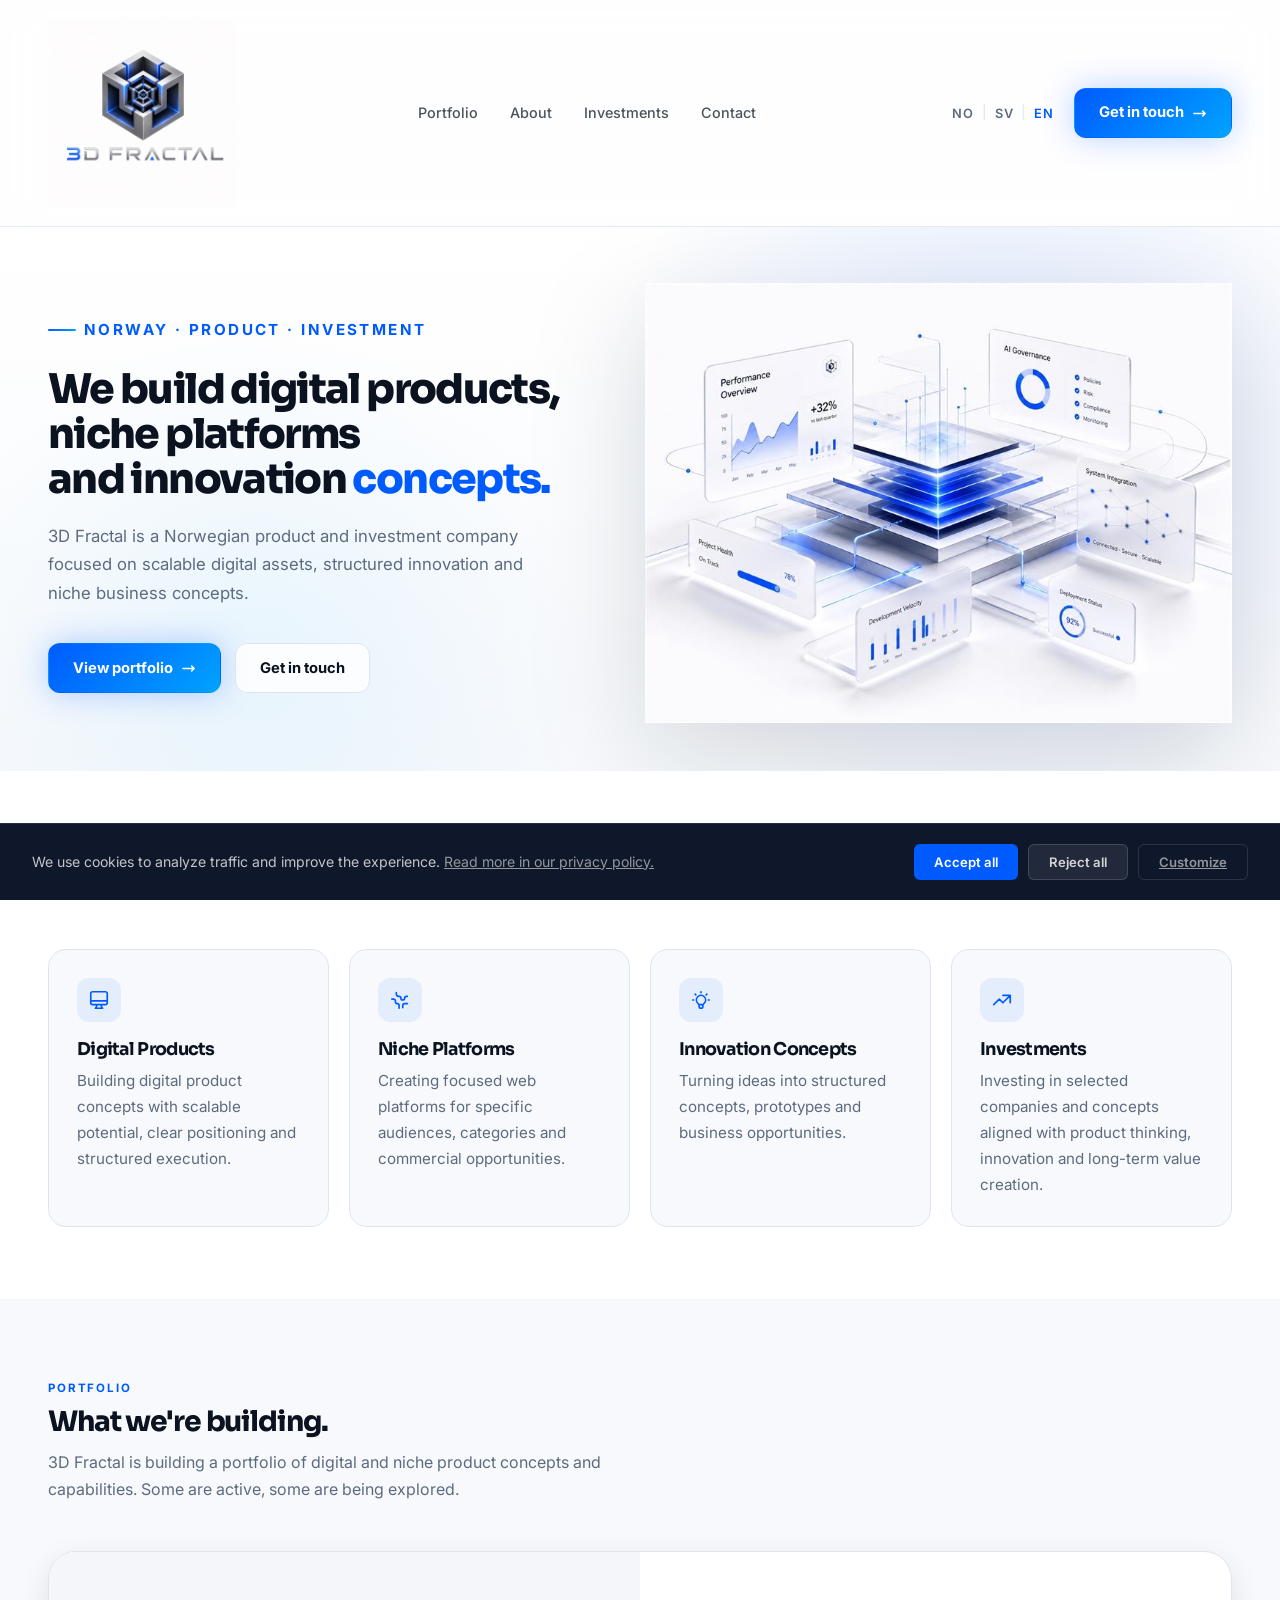
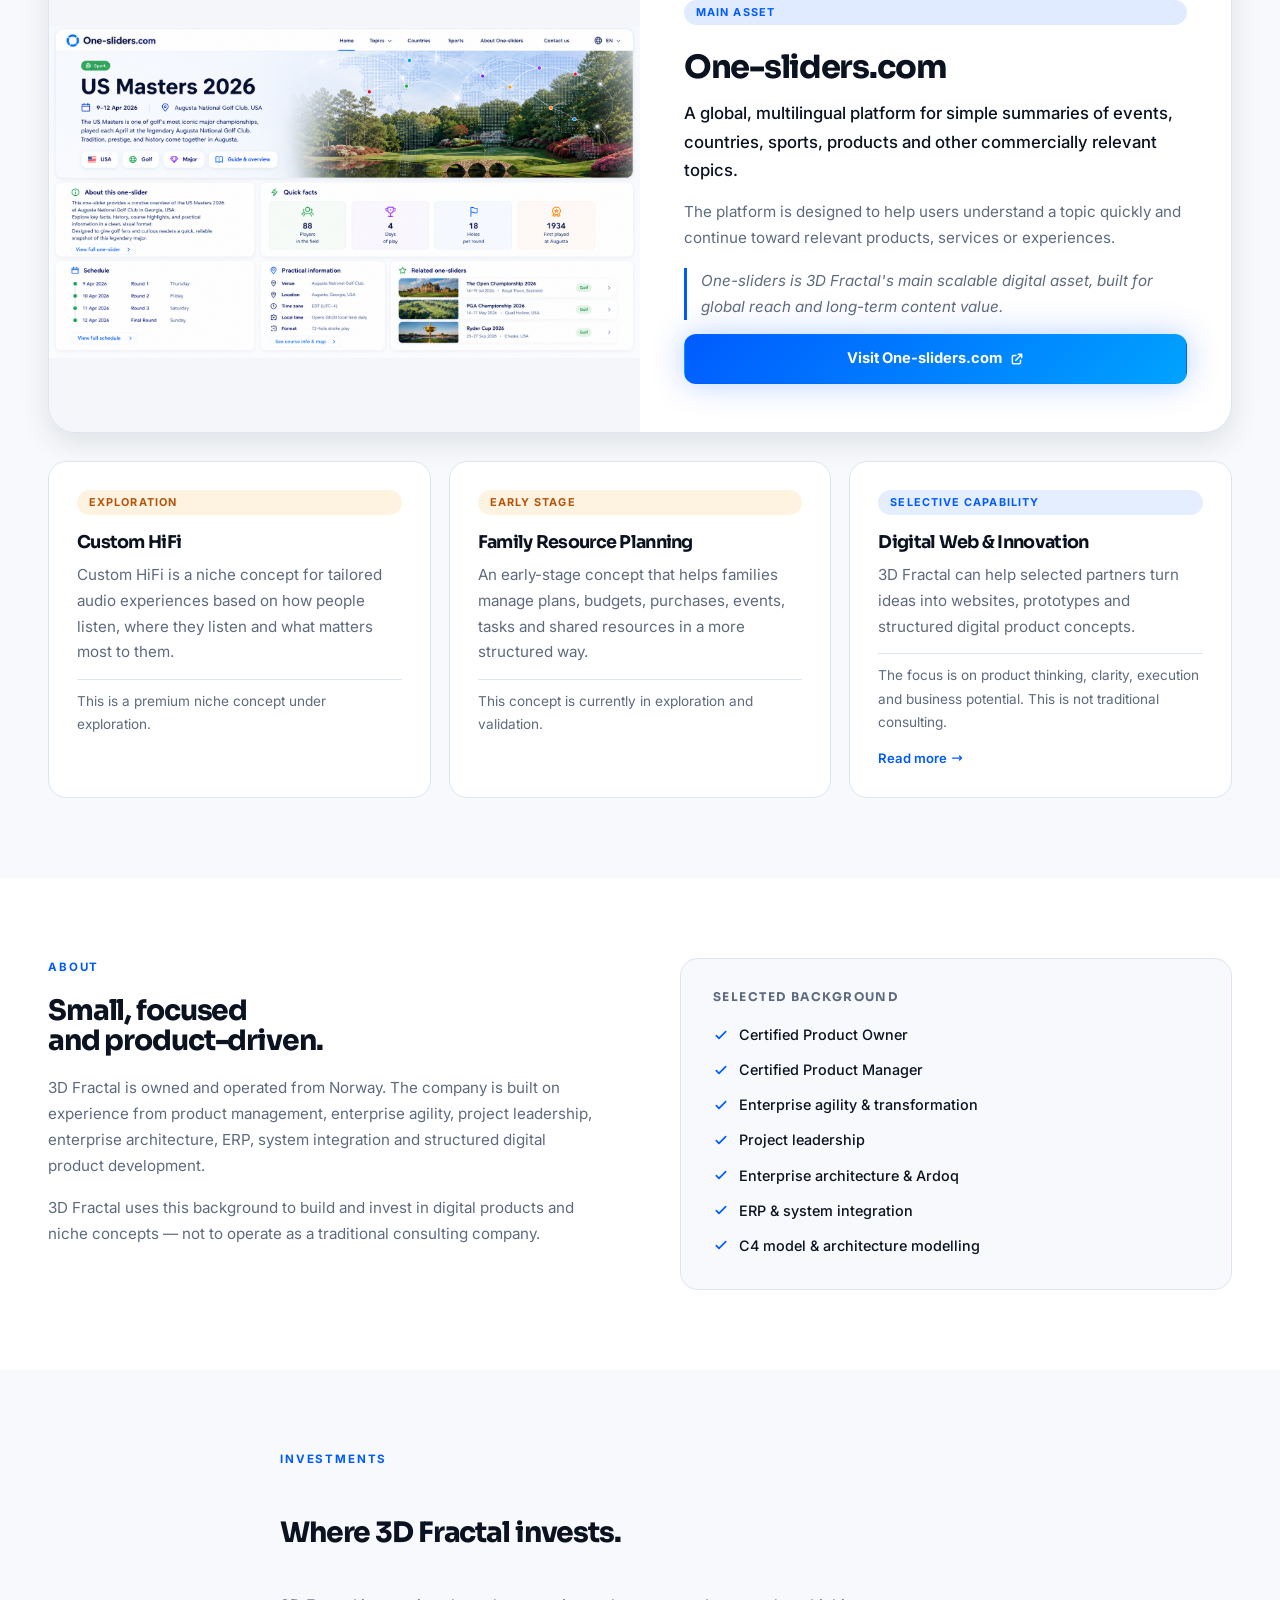
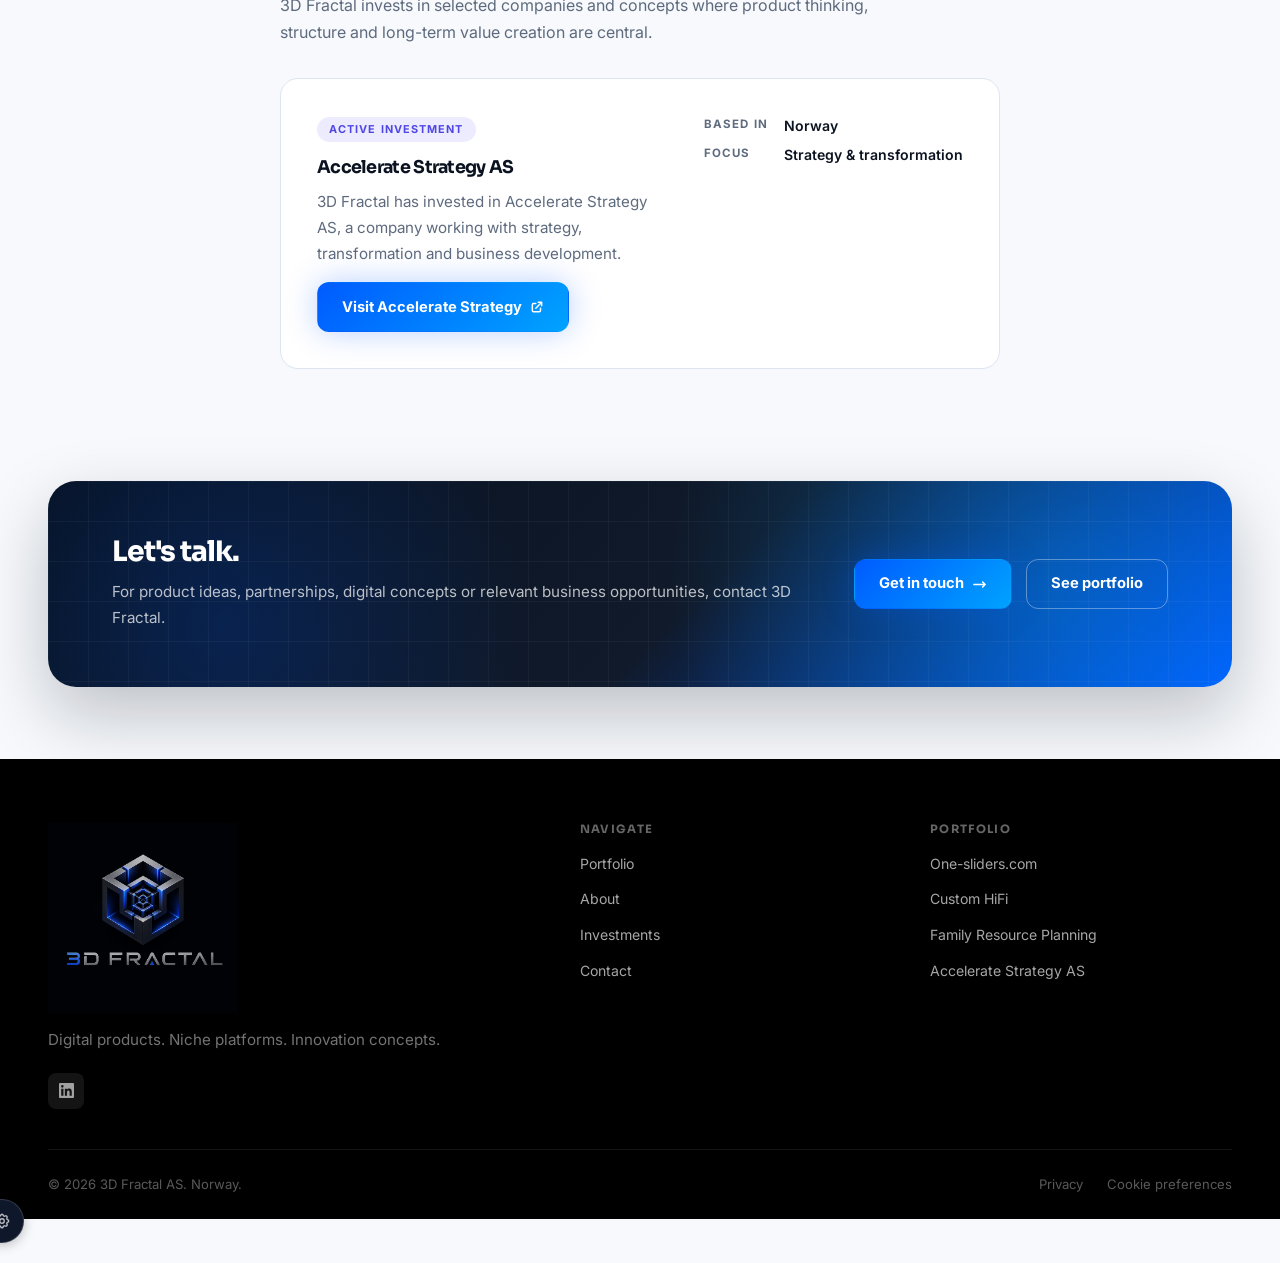
==== commit ca4e62dc: "Remove debug bar and console diagnostics Co-Authored-By: Claude Sonnet 4.6 <noreply@anthropic.com>" ====
--- a/index.html
+++ b/index.html
@@ -749,7 +749,6 @@
   </button>
 
   <!-- ── COOKIE CONSENT BANNER ───────────────────────────────── -->
-  <div id="_dbg" style="position:fixed;top:0;left:0;right:0;background:#ff0;color:#000;font-size:11px;padding:4px 8px;z-index:99999;word-break:break-all;"></div>
   <div id="cookieBanner" class="cookie-banner">
     <div class="cookie-banner-main">
       <div class="cookie-text">
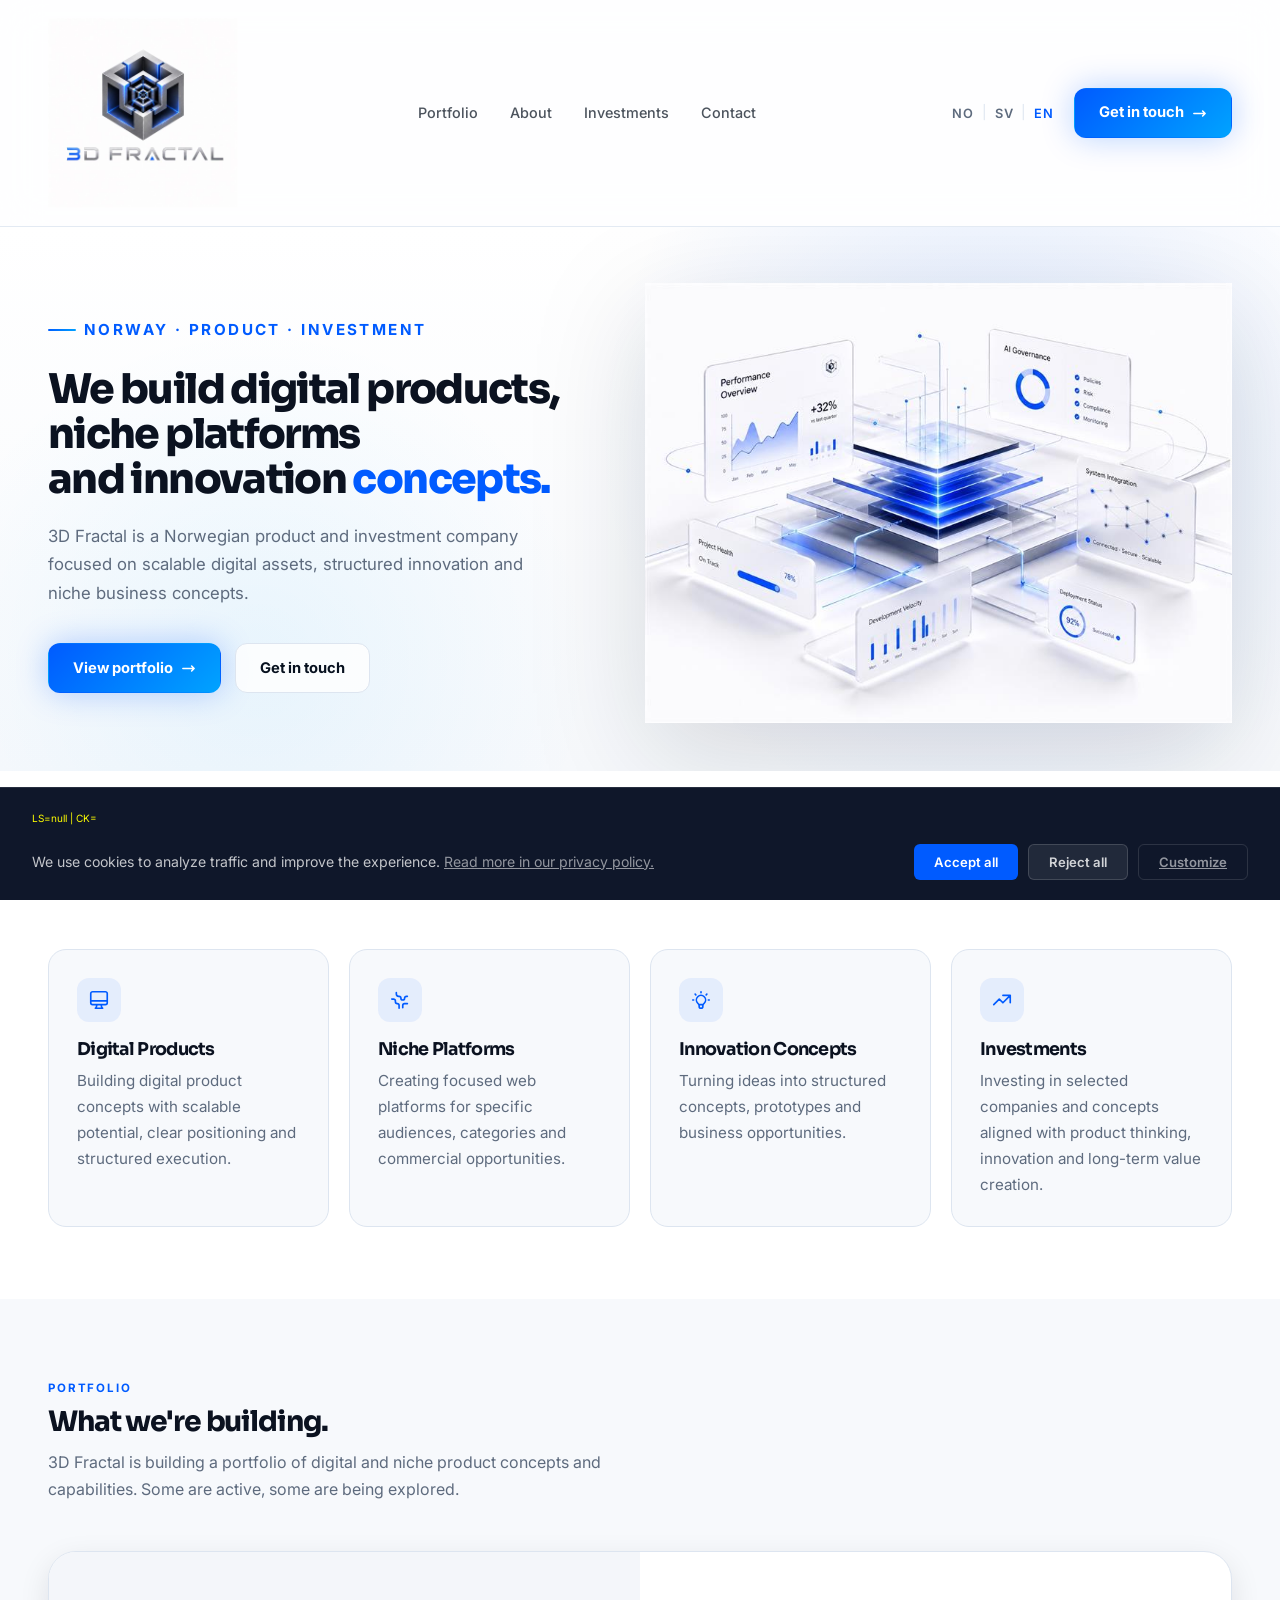
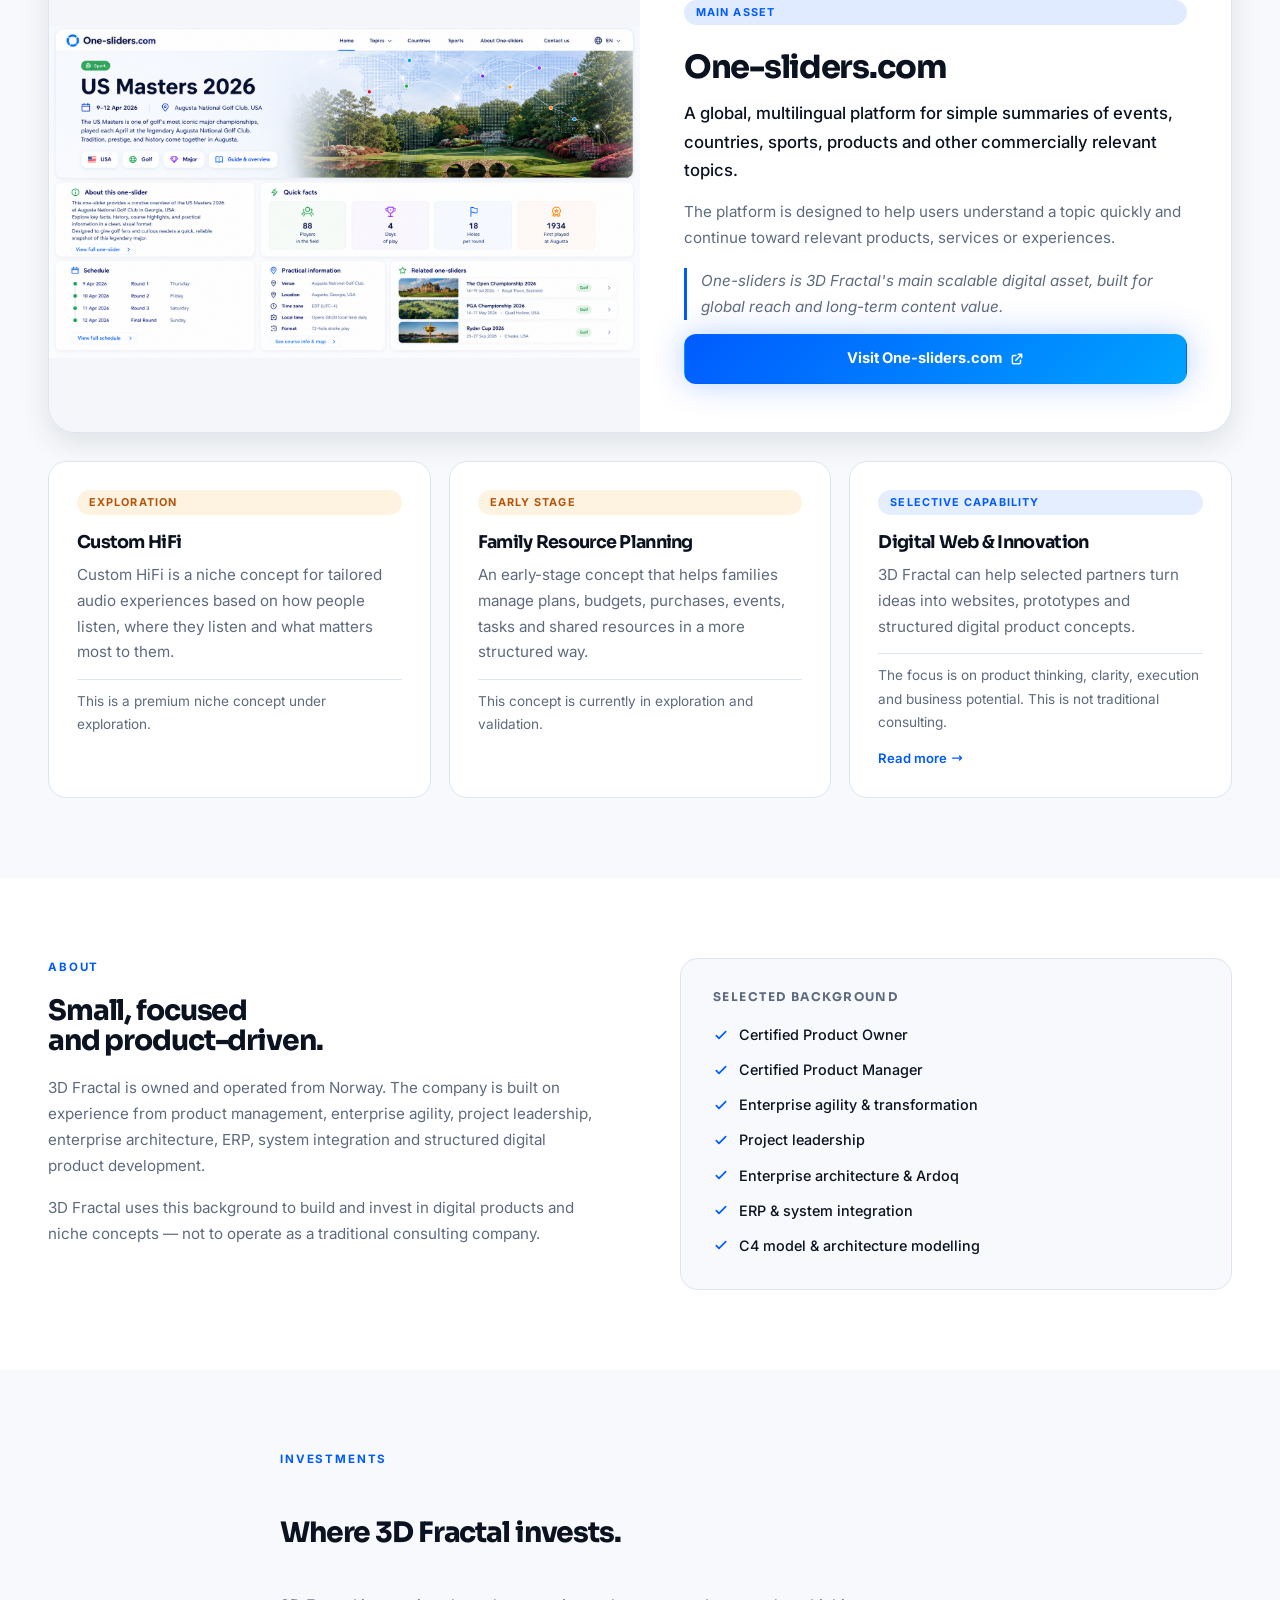
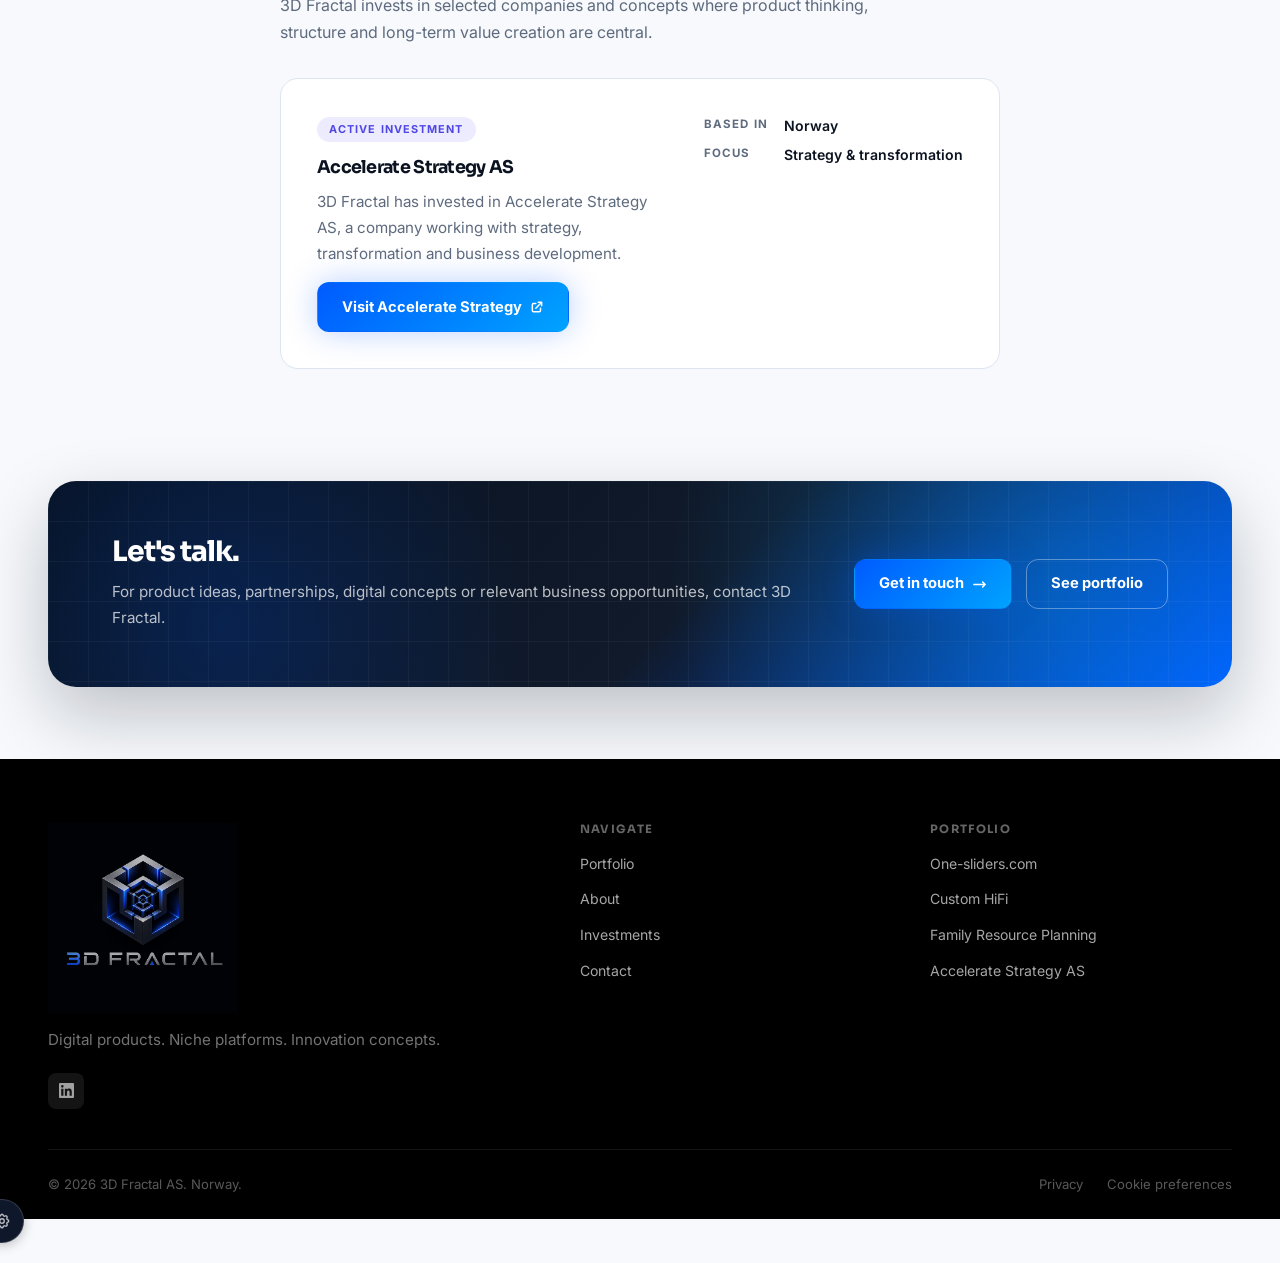
==== commit b0ec6aa1: "Temp: add storage debug inside cookie banner (remove after diagnosis) Co-Authored-By: Claude Sonnet " ====
--- a/index.html
+++ b/index.html
@@ -65,6 +65,19 @@
       else if (bl.slice(0,2) === 'sv') lang = 'sv';
       document.documentElement.setAttribute('data-lang', lang);
     })();
+    /* Hide cookie banner before first paint if consent already stored.
+       Falls back to cookie in case iOS Safari WebKit bug cleared localStorage. */
+    try {
+      var _cs = localStorage.getItem('3df-consent');
+      if (!_cs) {
+        var _cm = document.cookie.match('(^|;)\\s*3df-consent=([^;]+)');
+        if (_cm) {
+          _cs = decodeURIComponent(_cm[2]);
+          try { localStorage.setItem('3df-consent', _cs); } catch(e) {} // restore
+        }
+      }
+      if (_cs) document.documentElement.setAttribute('data-consent', 'given');
+    } catch(e) {}
   </script>
   <link rel="icon" href="icons/favicon.ico" sizes="any">
   <link rel="icon" href="icons/favicon.svg" type="image/svg+xml">
@@ -750,6 +763,7 @@
 
   <!-- ── COOKIE CONSENT BANNER ───────────────────────────────── -->
   <div id="cookieBanner" class="cookie-banner">
+  <div id="_cdbg" style="font-size:10px;color:#ff0;word-break:break-all;padding:2px 0"></div>
     <div class="cookie-banner-main">
       <div class="cookie-text">
         <p class="lang-no">Vi bruker informasjonskapsler for å analysere trafikk og forbedre opplevelsen. <a href="privacy.html">Les mer i vår personvernerklæring.</a></p>
@@ -796,7 +810,7 @@
   </div>
 
   <script src="js/main.js"></script>
-  <script src="js/cookie-consent.js?v=2"></script>
+  <script src="js/cookie-consent.js?v=3"></script>
   <script>
     var _titles = {
       no: '3D Fractal — Digitale produkter, nisjeplattformer og innovasjon',
--- a/css/cookie-consent.css
+++ b/css/cookie-consent.css
@@ -1,6 +1,9 @@
 /* ============================================================
    3D Fractal — Cookie Consent Banner
    ============================================================ */
+
+/* Consent already given — hide banner immediately via CSS, before any JS runs */
+html[data-consent="given"] #cookieBanner { display: none !important; }
 
 .cookie-banner {
   position: fixed;
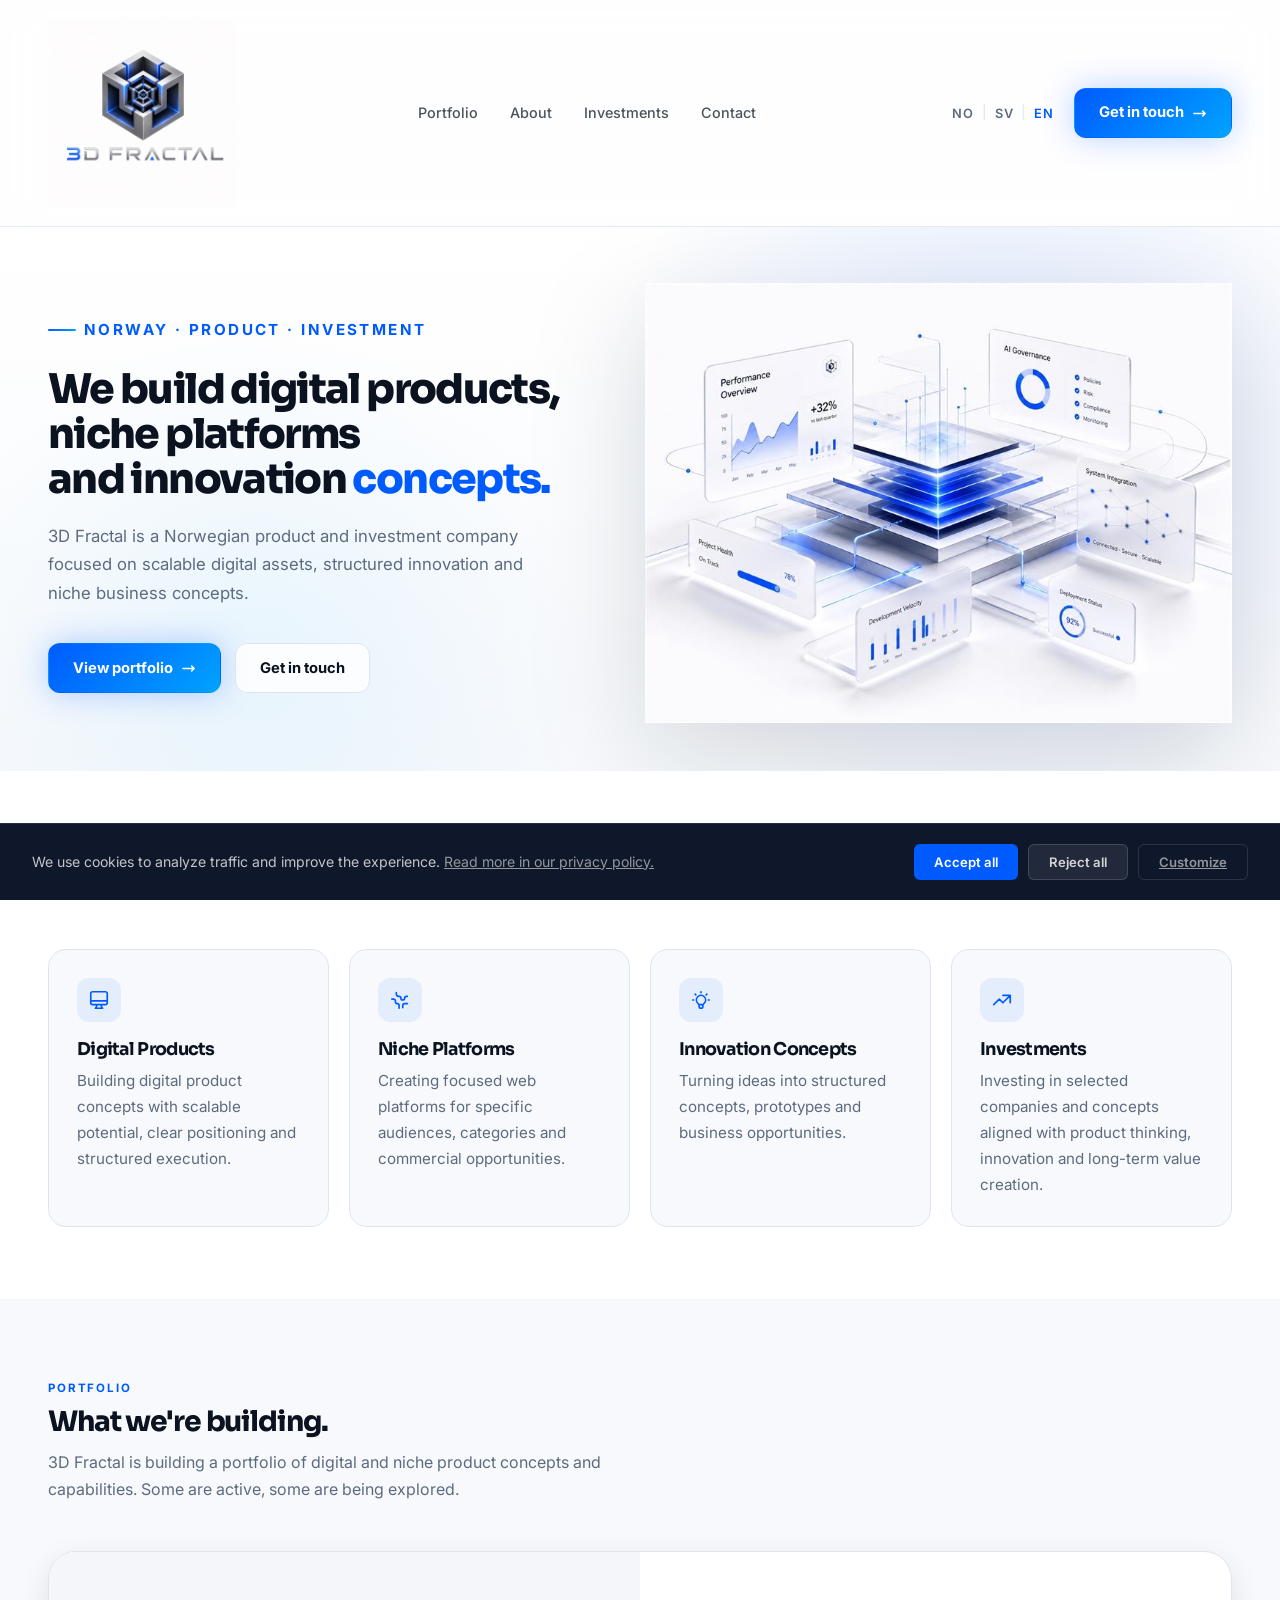
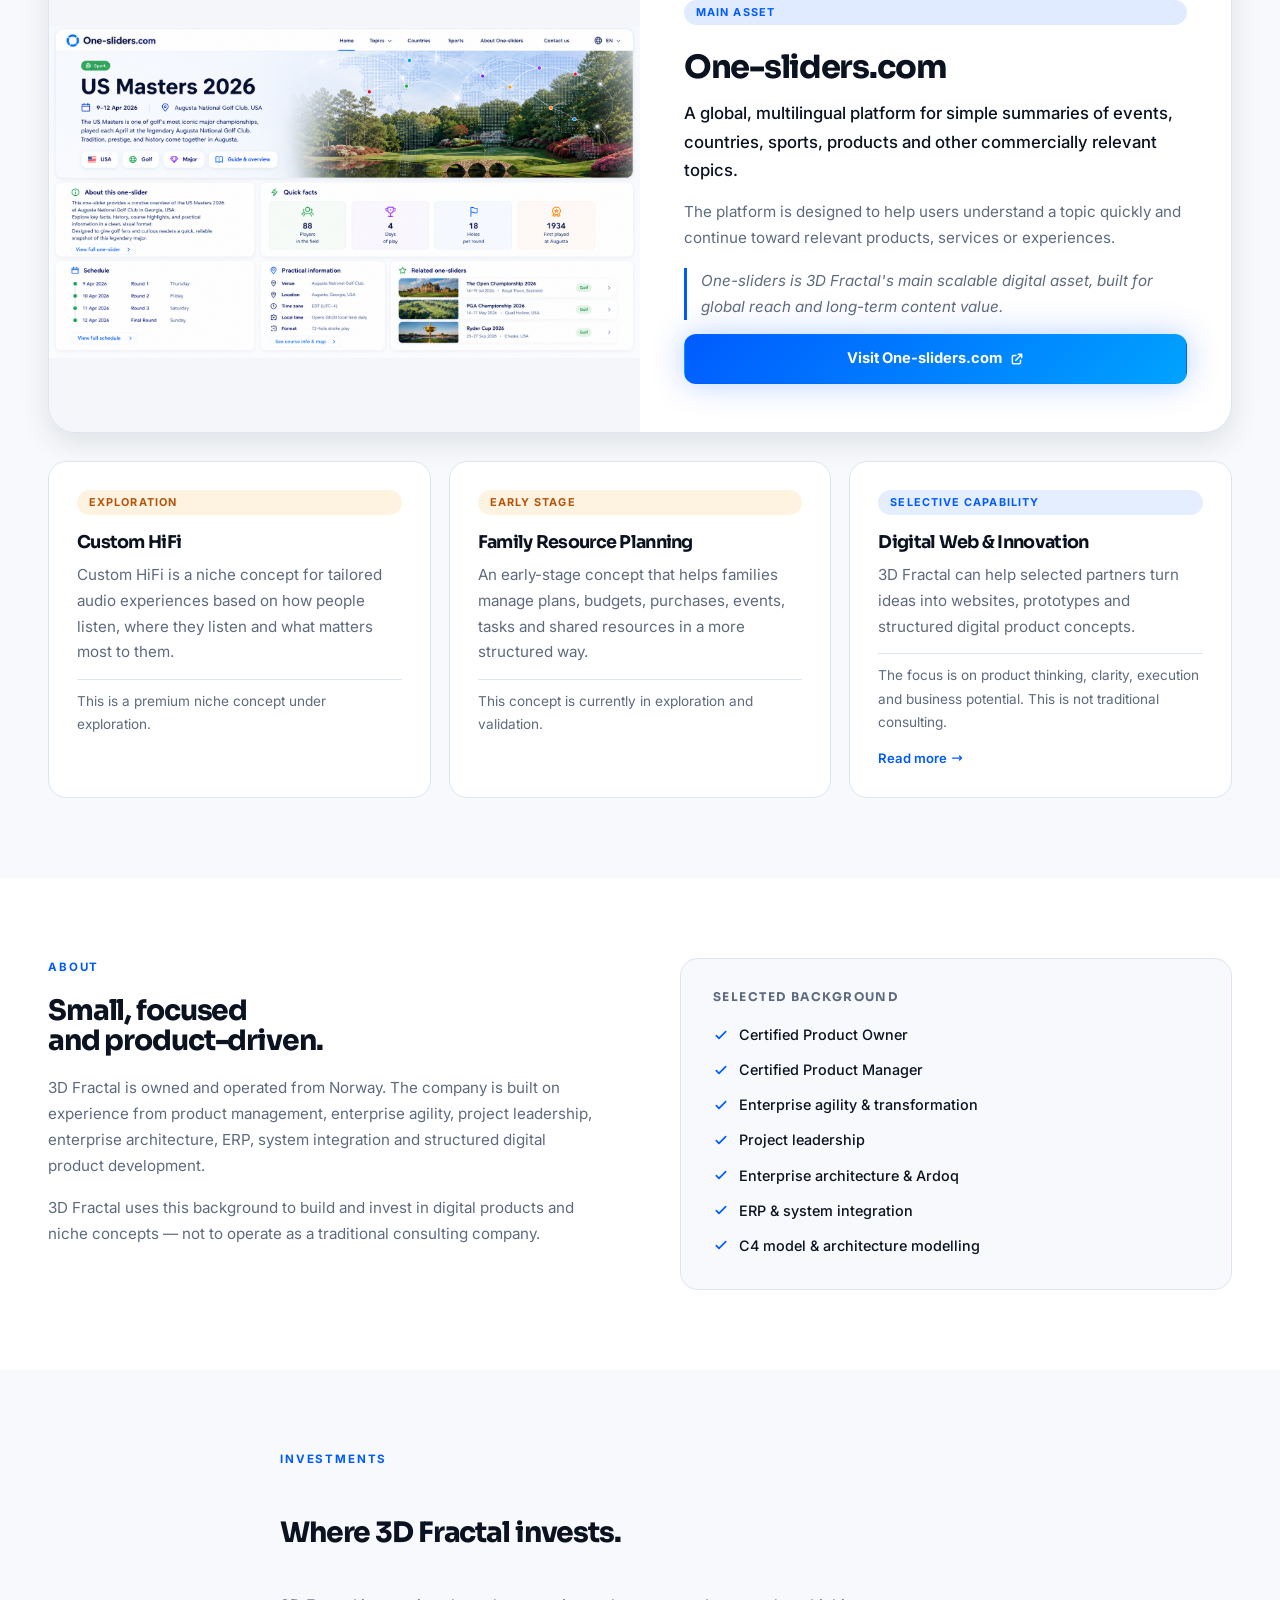
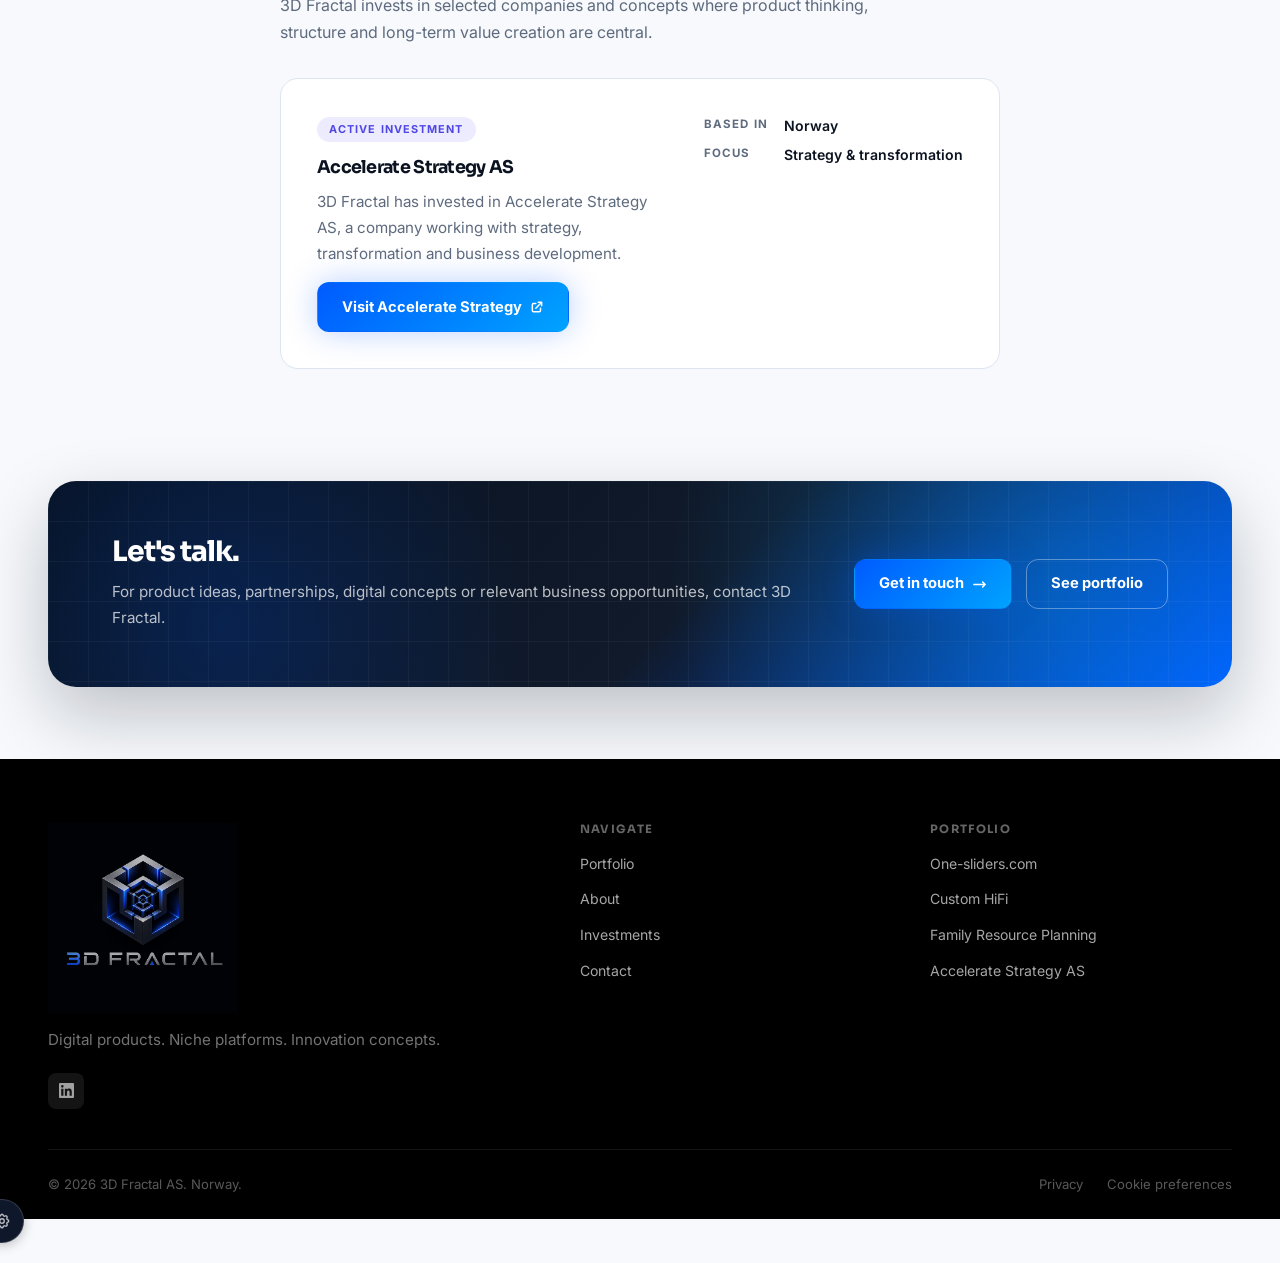
==== commit 1ce13b2e: "Remove temporary cookie consent debug output Co-Authored-By: Claude Sonnet 4.6 <noreply@anthropic.co" ====
--- a/index.html
+++ b/index.html
@@ -763,7 +763,6 @@
 
   <!-- ── COOKIE CONSENT BANNER ───────────────────────────────── -->
   <div id="cookieBanner" class="cookie-banner">
-  <div id="_cdbg" style="font-size:10px;color:#ff0;word-break:break-all;padding:2px 0"></div>
     <div class="cookie-banner-main">
       <div class="cookie-text">
         <p class="lang-no">Vi bruker informasjonskapsler for å analysere trafikk og forbedre opplevelsen. <a href="privacy.html">Les mer i vår personvernerklæring.</a></p>
